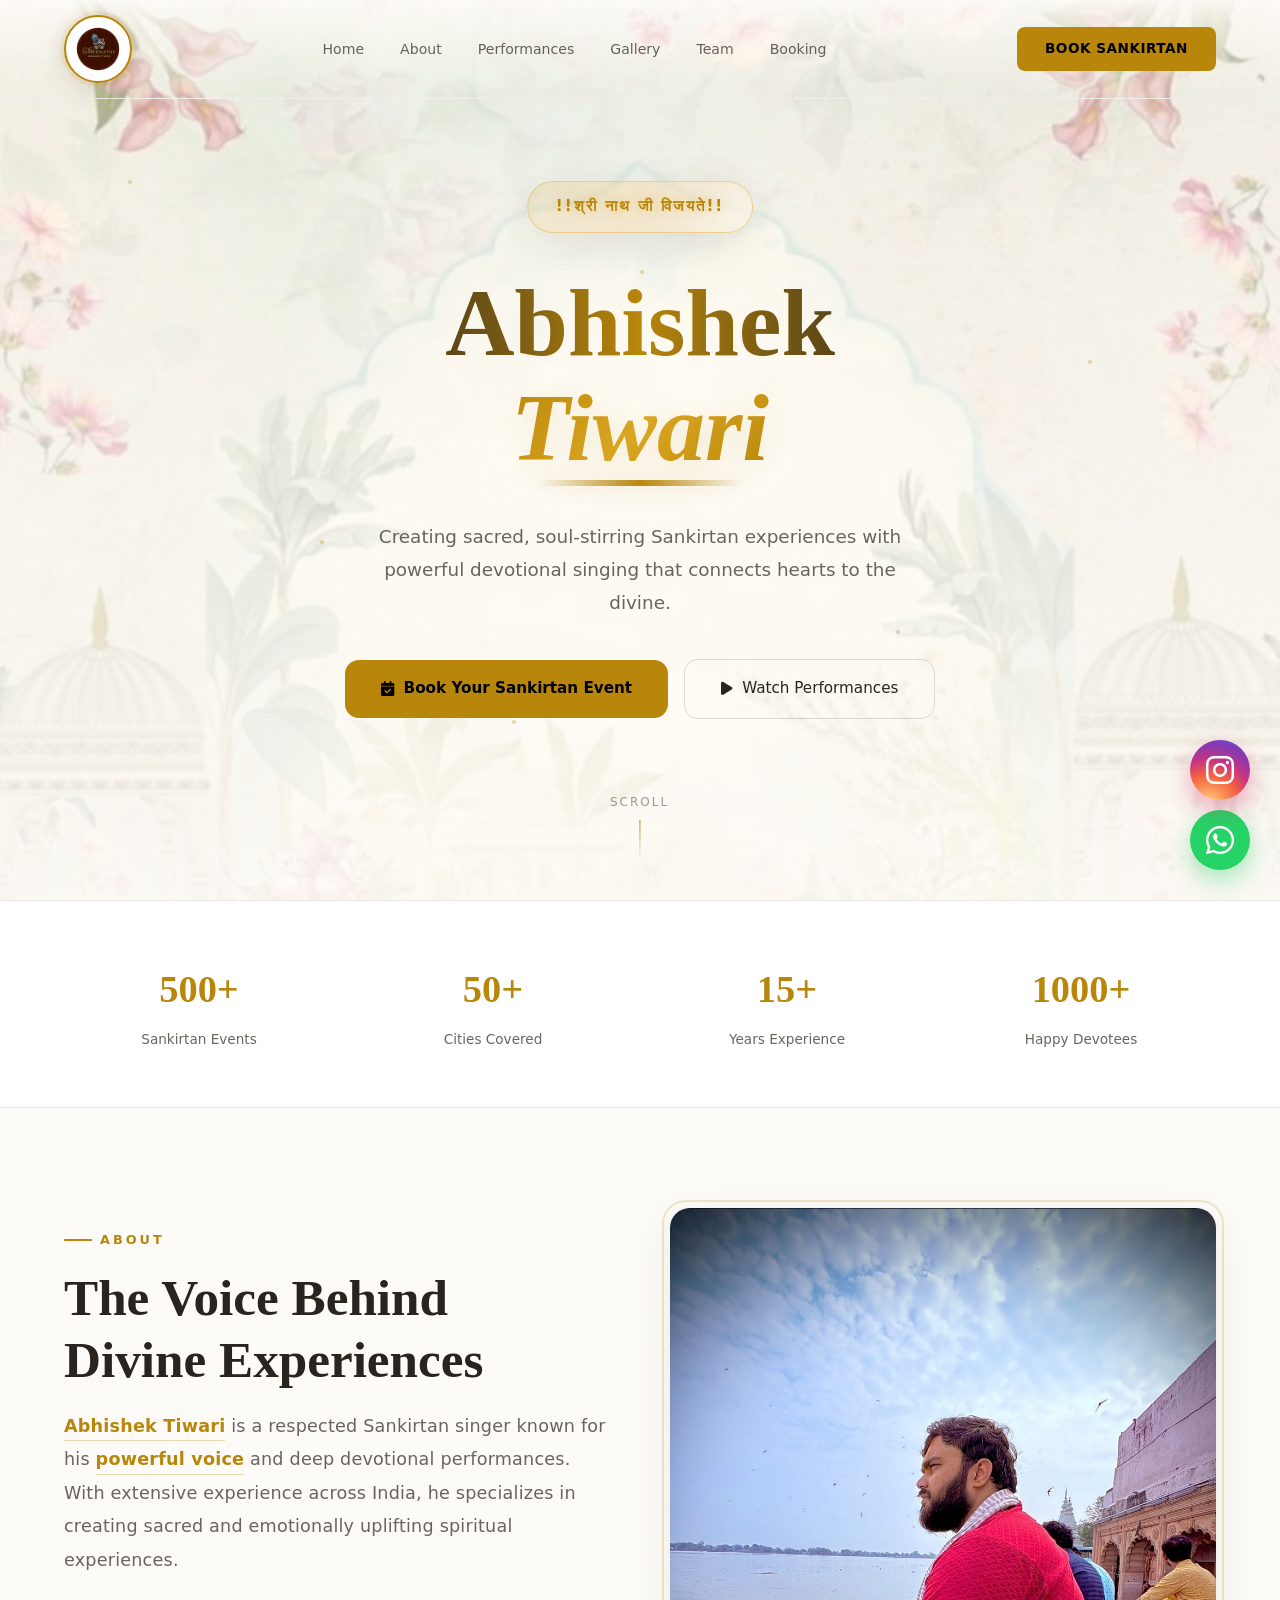
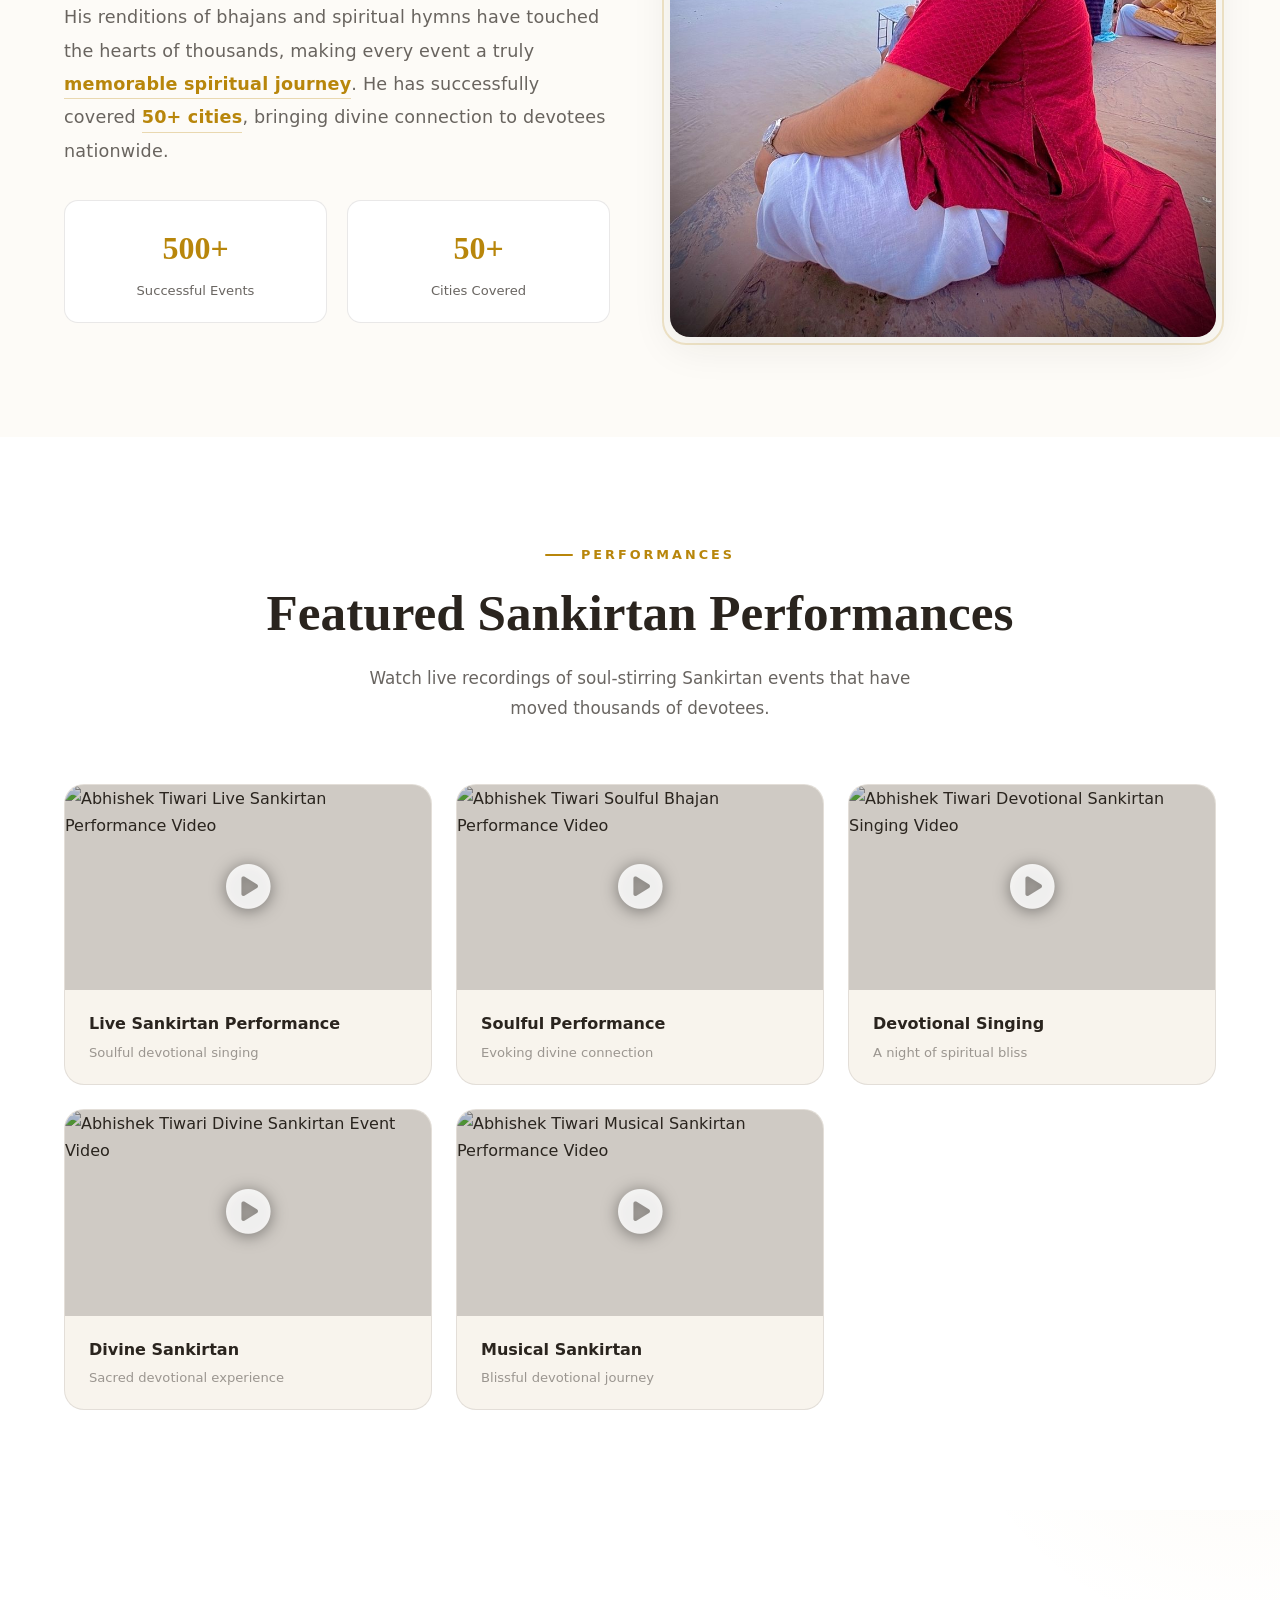
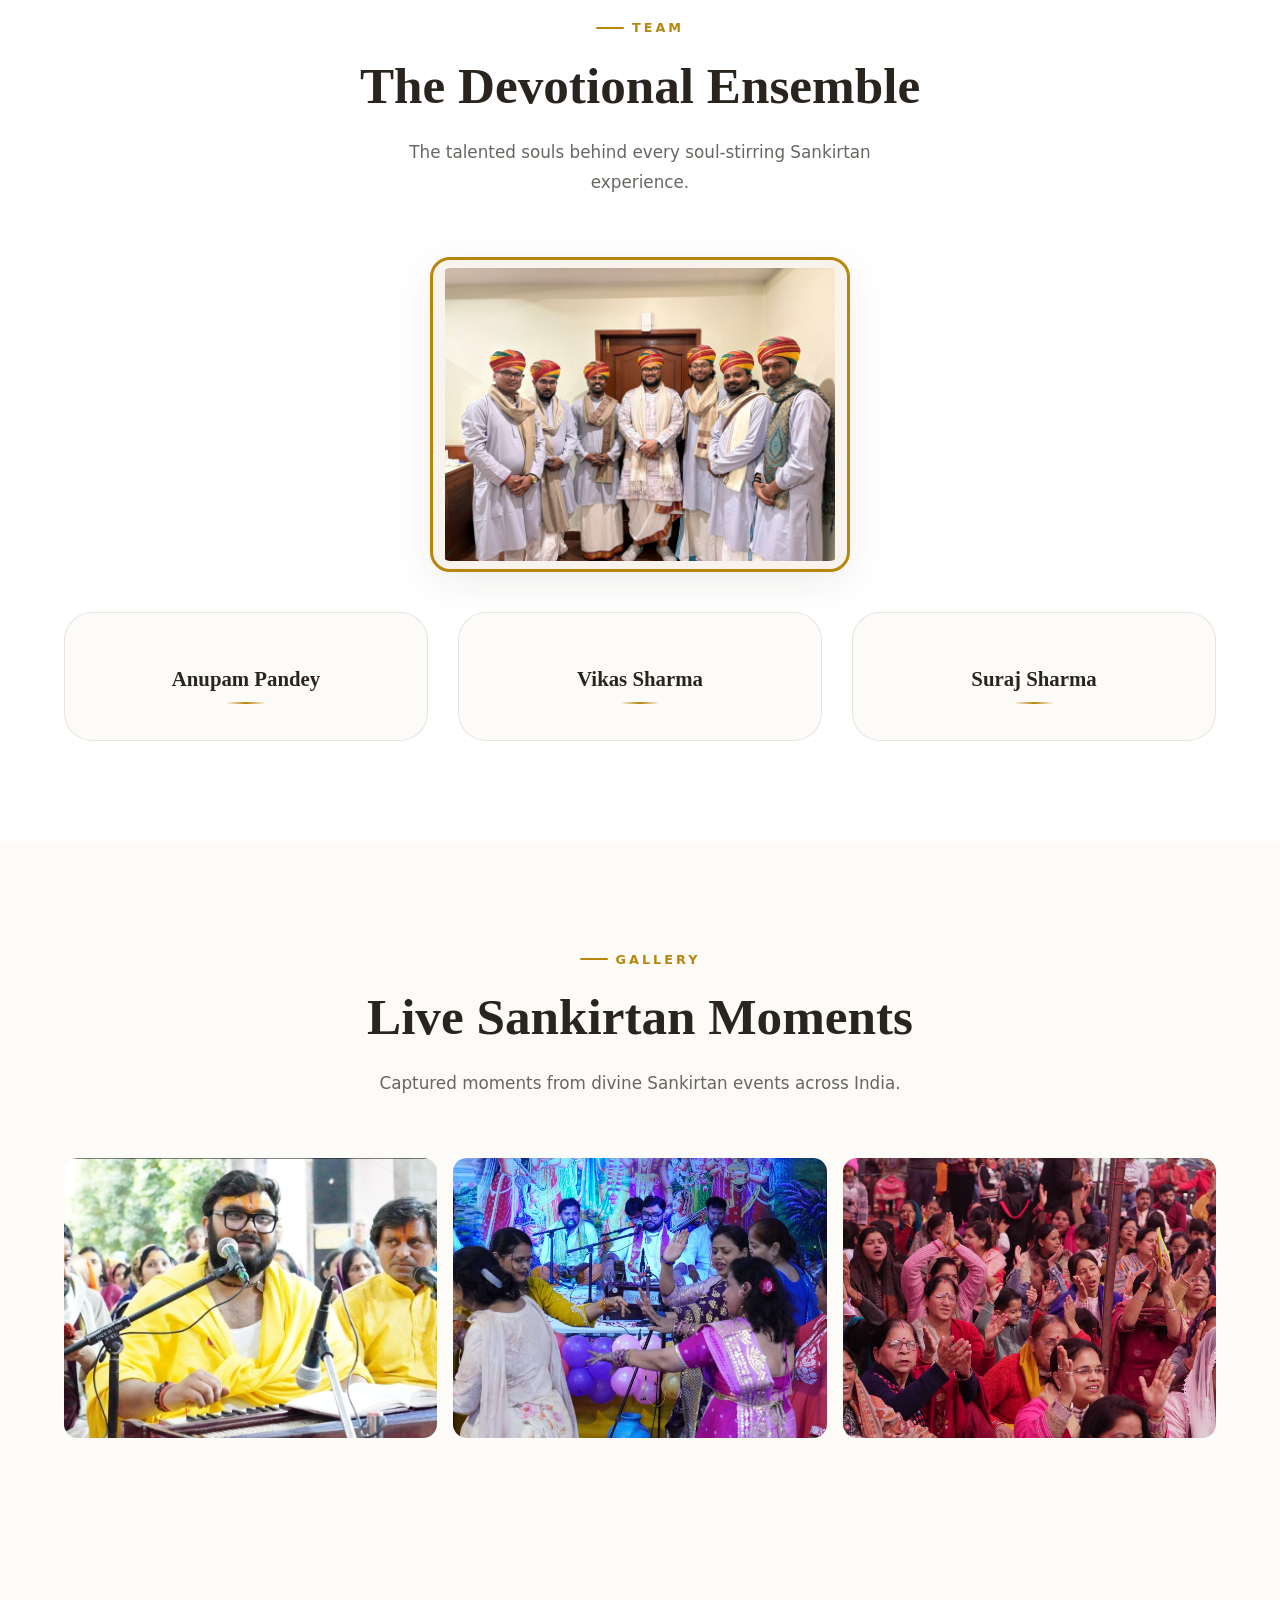
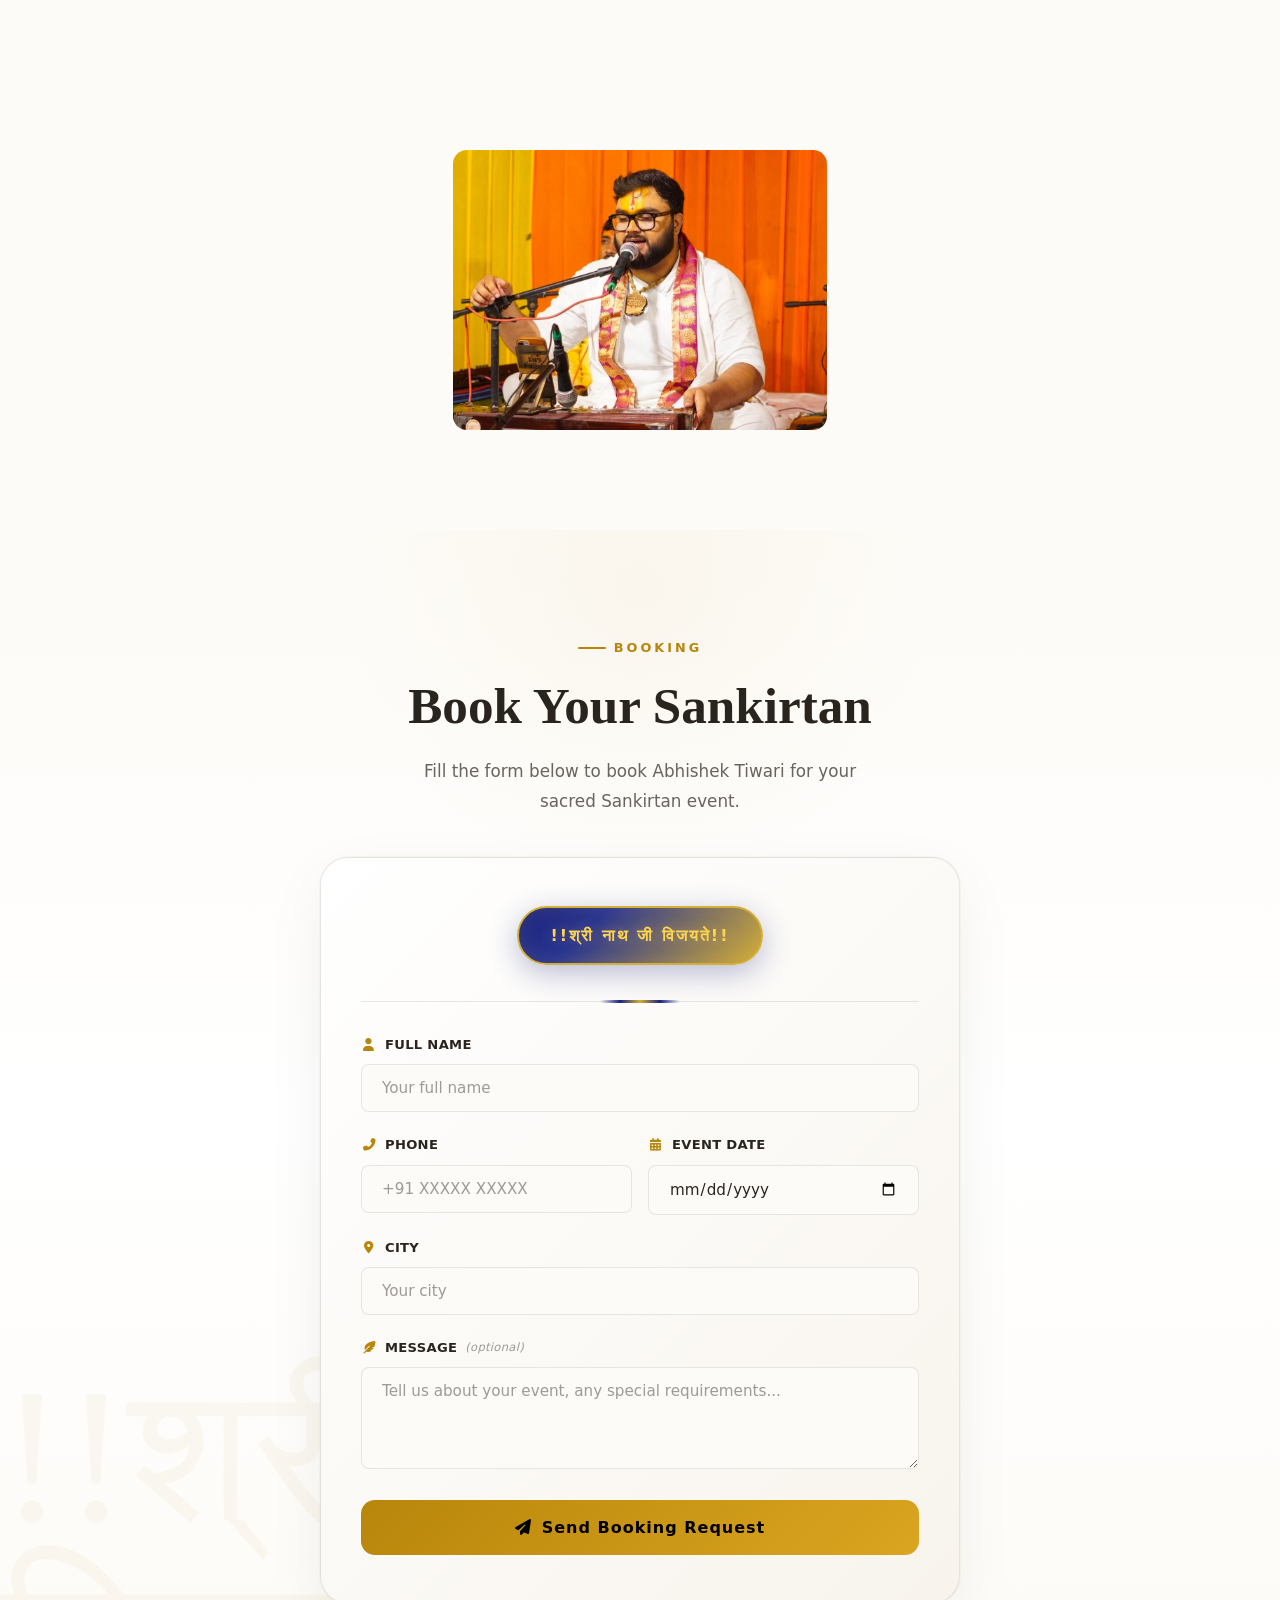
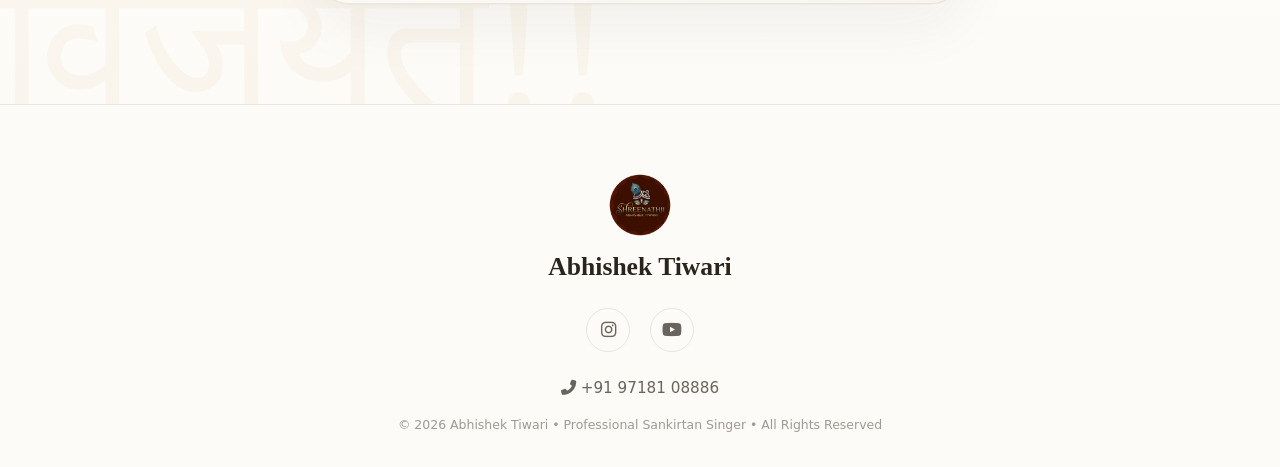
==== index.html @ 85266554 "Initial commit" ====
<!DOCTYPE html>
<html lang="en">

<head>
    <meta charset="UTF-8">
    <meta name="viewport" content="width=device-width, initial-scale=1.0">
    <title>Abhishek Tiwari | Best Sankirtan Singer in India – Book Bhajan Performances</title>
    <script>document.documentElement.classList.add('js')</script>
    
    <!-- SEO & Meta Tags -->
    <meta name="description" content="Official website of Abhishek Tiwari — a renowned Sankirtan singer and devotional performer. Book soul-stirring bhajan & sankirtan events across 50+ cities in India. 500+ events delivered.">
    <meta name="keywords" content="Abhishek Tiwari, Sankirtan Singer, Bhajan Singer, Devotional Music, Spiritual Performer, Book Sankirtan, Pandit Chacha, Live Bhajans, India, Sankirtan Artist">
    <meta name="author" content="Pandit Chacha">
    <meta name="robots" content="index, follow, max-image-preview:large, max-snippet:-1, max-video-preview:-1">
    <link rel="canonical" href="https://abishektiwari.com/">
    
    <!-- Open Graph / Facebook -->
    <meta property="og:type" content="website">
    <meta property="og:locale" content="en_IN">
    <meta property="og:site_name" content="Abhishek Tiwari | Sankirtan Singer">
    <meta property="og:url" content="https://abishektiwari.com/">
    <meta property="og:title" content="Abhishek Tiwari | Best Sankirtan Singer in India – Book Bhajan Performances">
    <meta property="og:description" content="Book Abhishek Tiwari for your next Sankirtan event. Soulful devotional bhajan performances across 50+ cities in India. Over 500 successful events.">
    <meta property="og:image" content="https://abishektiwari.com/assets/images/about-abishek-v2.jpg">
    <meta property="og:image:width" content="1200">
    <meta property="og:image:height" content="630">

    <!-- Twitter / X -->
    <meta name="twitter:card" content="summary_large_image">
    <meta name="twitter:url" content="https://abishektiwari.com/">
    <meta name="twitter:title" content="Abhishek Tiwari | Best Sankirtan Singer in India – Book Bhajan Performances">
    <meta name="twitter:description" content="Book Abhishek Tiwari for your next Sankirtan event. Soulful devotional bhajan performances across 50+ cities. 500+ events delivered.">
    <meta name="twitter:image" content="https://abishektiwari.com/assets/images/about-abishek-v2.jpg">

    <!-- Icons -->
    <link rel="icon" type="image/png" sizes="32x32" href="assets/images/logo.png">
    <link rel="icon" type="image/png" sizes="192x192" href="assets/images/logo.png">
    <link rel="apple-touch-icon" href="assets/images/logo.png">

    <!-- Theme Color -->
    <meta name="theme-color" content="#1a1a2e">

    <!-- Geo Tags -->
    <meta name="geo.region" content="IN">
    <meta name="geo.placename" content="India">

    <!-- Sitemap & Robots -->
    <link rel="sitemap" type="application/xml" title="Sitemap" href="/sitemap.xml">

    <!-- Google Site Verification (replace with your code) -->
    <meta name="google-site-verification" content="YOUR_GOOGLE_VERIFICATION_CODE">

    <!-- Preconnect & DNS-Prefetch (Performance) -->
    <link rel="preconnect" href="https://fonts.googleapis.com">
    <link rel="preconnect" href="https://fonts.gstatic.com" crossorigin>
    <link rel="preconnect" href="https://cdnjs.cloudflare.com">
    <link rel="dns-prefetch" href="https://img.youtube.com">
    <link rel="dns-prefetch" href="https://youtube.com">
    <link rel="dns-prefetch" href="https://instagram.com">

    <!-- Preload hero background image -->
    <link rel="preload" as="image" href="assets/images/hero-bg.png" fetchpriority="high">

    <!-- Content Security Policy -->
    <meta http-equiv="Content-Security-Policy" content="default-src 'self'; style-src 'self' 'unsafe-inline' https://fonts.googleapis.com https://cdnjs.cloudflare.com; font-src 'self' https://fonts.gstatic.com https://cdnjs.cloudflare.com; script-src 'self' 'unsafe-inline'; img-src 'self' data: https://img.youtube.com https://abishektiwari.com; connect-src 'none'; frame-src 'none'; object-src 'none'; base-uri 'self'">

    <!-- Structured Data (JSON-LD) -->
    <script type="application/ld+json">
    {
      "@context": "https://schema.org",
      "@type": "MusicGroup",
      "name": "Abhishek Tiwari",
      "alternateName": "Abhishek Tiwari Sankirtan",
      "genre": ["Sankirtan", "Bhajans", "Devotional Music", "Spiritual"],
      "description": "Professional Sankirtan singer and devotional performer with over 500 successful events across 50+ cities in India.",
      "image": "https://abishektiwari.com/assets/images/about-abishek-v2.jpg",
      "url": "https://abishektiwari.com/",
      "sameAs": [
        "https://instagram.com/abhishek_tiwarii18",
        "https://youtube.com/@abhishektiwarii1821"
      ],
      "address": {
        "@type": "PostalAddress",
        "addressLocality": "India",
        "addressCountry": "IN"
      },
      "award": "500+ Successful Events",
      "numberOfEmployees": {
        "@type": "QuantitativeValue",
        "value": "15"
      },
      "foundingDate": "2010"
    }
    </script>

    <!-- FAQ Structured Data -->
    <script type="application/ld+json">
    {
      "@context": "https://schema.org",
      "@type": "FAQPage",
      "mainEntity": [{
        "@type": "Question",
        "name": "How can I book Abhishek Tiwari for a Sankirtan event?",
        "acceptedAnswer": {
          "@type": "Answer",
          "text": "You can book Abhishek Tiwari by filling out the booking form on this website or by calling +91 97181 08886. Provide your event details, date, city, and requirements to get started."
        }
      },{
        "@type": "Question",
        "name": "Which cities does Abhishek Tiwari cover for Sankirtan performances?",
        "acceptedAnswer": {
          "@type": "Answer",
          "text": "Abhishek Tiwari has performed in over 50 cities across India. He is available for Sankirtan events nationwide and is open to traveling for devotional performances."
        }
      },{
        "@type": "Question",
        "name": "What type of performances does Abhishek Tiwari offer?",
        "acceptedAnswer": {
          "@type": "Answer",
          "text": "Abhishek Tiwari specializes in Sankirtan, bhajans, and devotional singing. He performs at temples, private events, spiritual gatherings, and festivals, creating sacred and uplifting experiences."
        }
      },{
        "@type": "Question",
        "name": "How long has Abhishek Tiwari been performing?",
        "acceptedAnswer": {
          "@type": "Answer",
          "text": "Abhishek Tiwari has over 15 years of experience as a Sankirtan singer and has successfully delivered 500+ events across India."
        }
      }]
    }
    </script>

    <link rel="stylesheet" href="https://cdnjs.cloudflare.com/ajax/libs/font-awesome/6.6.0/css/all.min.css">
    <style>

/* ===== SKIP LINK (Accessibility) ===== */
.skip-link {
    position: absolute;
    top: -100%;
    left: 0;
    z-index: 10000;
    padding: 12px 24px;
    background: var(--clr-text);
    color: var(--clr-bg);
    font-family: var(--font-body);
    font-size: 1rem;
    text-decoration: none;
    transition: top 0.2s;
}
.skip-link:focus {
    top: 0;
    outline: 2px solid var(--clr-accent);
    outline-offset: 2px;
}

/* ===== FONTS ===== */
@import url('https://fonts.googleapis.com/css2?family=Playfair+Display:wght@400;500;600;700;800&family=Inter:wght@300;400;500;600;700&family=Outfit:wght@300;400;500;600;700&display=swap');

/* ===== CSS VARIABLES ===== */
:root {
    --clr-bg: #fdfbf7;
    --clr-surface: #ffffff;
    --clr-surface-2: #f8f4ed;
    --clr-accent: #b8860b;
    --clr-accent-light: #daa520;
    --clr-accent-glow: rgba(184, 134, 11, 0.15);
    --clr-text: #2a241e;
    --clr-text-muted: rgba(42, 36, 30, 0.7);
    --clr-text-dim: rgba(42, 36, 30, 0.45);
    --clr-border: rgba(42, 36, 30, 0.1);
    --clr-glass: rgba(255, 255, 255, 0.7);
    --font-heading: 'Playfair Display', Georgia, serif;
    --font-body: 'Outfit', 'Inter', system-ui, sans-serif;
    --radius-sm: 8px;
    --radius-md: 14px;
    --radius-lg: 20px;
    --radius-xl: 28px;
    --shadow-card: 0 10px 40px rgba(42, 36, 30, 0.08);
    --shadow-glow: 0 0 40px var(--clr-accent-glow);
    --transition-fast: 0.25s cubic-bezier(0.4, 0, 0.2, 1);
    --transition-smooth: 0.5s cubic-bezier(0.4, 0, 0.2, 1);
}

@media (prefers-reduced-motion: reduce) {
    *, *::before, *::after {
        animation-duration: 0.01ms !important;
        animation-iteration-count: 1 !important;
        transition-duration: 0.01ms !important;
        scroll-behavior: auto !important;
    }
}


/* ===== RESET & BASE ===== */
*, *::before, *::after {
    margin: 0;
    padding: 0;
    box-sizing: border-box;
}

html {
    scroll-behavior: smooth;
    scroll-padding-top: 80px;
    overflow-x: hidden;
    width: 100%;
}

body {
    font-family: var(--font-body);
    background: var(--clr-bg);
    color: var(--clr-text);
    line-height: 1.7;
    overflow-x: hidden;
    width: 100%;
    -webkit-font-smoothing: antialiased;
    -moz-osx-font-smoothing: grayscale;
}

img {
    display: block;
    max-width: 100%;
    height: auto;
    object-fit: cover;
    object-position: center;
    image-rendering: -webkit-optimize-contrast;
    transition: opacity 0.5s ease-in-out;
}

/* Image loading fade-in */
img[loading="lazy"] {
    opacity: 1;
    transition: opacity 0.5s ease-in-out;
}

img.loaded {
    opacity: 1;
}

a {
    text-decoration: none;
    color: inherit;
}

/* ===== UTILITY ===== */
.heading-font {
    font-family: var(--font-heading);
}

.section-container {
    max-width: 1200px;
    margin: 0 auto;
    padding: 0 24px;
}

.section-label {
    display: inline-flex;
    align-items: center;
    gap: 8px;
    font-size: 0.8rem;
    font-weight: 600;
    letter-spacing: 3px;
    text-transform: uppercase;
    color: var(--clr-accent);
    margin-bottom: 16px;
}

.section-label::before {
    content: '';
    width: 28px;
    height: 2px;
    background: var(--clr-accent);
    border-radius: 2px;
}

.section-title {
    font-family: var(--font-heading);
    font-size: clamp(2rem, 5vw, 3.2rem);
    font-weight: 700;
    line-height: 1.2;
    margin-bottom: 20px;
}

.section-subtitle {
    font-size: 1.05rem;
    color: var(--clr-text-muted);
    max-width: 560px;
    line-height: 1.8;
}

/* ===== ANIMATIONS ===== */
@keyframes fadeInUp {
    from {
        opacity: 0;
        transform: translateY(40px);
    }
    to {
        opacity: 1;
        transform: translateY(0);
    }
}

@keyframes fadeIn {
    from { opacity: 0; }
    to { opacity: 1; }
}

@keyframes slideInLeft {
    from {
        opacity: 0;
        transform: translateX(-60px);
    }
    to {
        opacity: 1;
        transform: translateX(0);
    }
}

@keyframes slideInRight {
    from {
        opacity: 0;
        transform: translateX(60px);
    }
    to {
        opacity: 1;
        transform: translateX(0);
    }
}

@keyframes scaleIn {
    from {
        opacity: 0;
        transform: scale(0.85);
    }
    to {
        opacity: 1;
        transform: scale(1);
    }
}

@keyframes float {
    0%, 100% { transform: translateY(0); }
    50% { transform: translateY(-12px); }
}

@keyframes shimmer {
    0% { background-position: -200% center; }
    100% { background-position: 200% center; }
}

@keyframes pulseGlow {
    0%, 100% { box-shadow: 0 0 20px var(--clr-accent-glow); }
    50% { box-shadow: 0 0 50px var(--clr-accent-glow), 0 0 80px rgba(232, 168, 56, 0.1); }
}

@keyframes revealLine {
    from { width: 0; }
    to { width: 60px; }
}

@keyframes bgZoom {
    from { transform: scale(1.15); }
    to { transform: scale(1.22); }
}

@keyframes rotate {
    from { transform: rotate(0deg); }
    to { transform: rotate(360deg); }
}

/* Scroll-triggered animation classes (only when JS enabled) */
.js .reveal {
    opacity: 0;
    transform: translateY(40px);
    transition: opacity 0.8s cubic-bezier(0.4, 0, 0.2, 1),
                transform 0.8s cubic-bezier(0.4, 0, 0.2, 1);
}

.js .reveal.active {
    opacity: 1;
    transform: translateY(0);
}

.js .reveal-left {
    opacity: 0;
    transform: translateX(-60px);
    transition: opacity 0.8s ease, transform 0.8s ease;
}

.js .reveal-left.active {
    opacity: 1;
    transform: translateX(0);
}

.js .reveal-right {
    opacity: 0;
    transform: translateX(60px);
    transition: opacity 0.8s ease, transform 0.8s ease;
}

.js .reveal-right.active {
    opacity: 1;
    transform: translateX(0);
}

.js .reveal-scale {
    opacity: 0;
    transform: scale(0.85);
    transition: opacity 0.6s ease, transform 0.6s ease;
}

.js .reveal-scale.active {
    opacity: 1;
    transform: scale(1);
}

/* Stagger delays */
.delay-1 { transition-delay: 0.1s; }
.delay-2 { transition-delay: 0.2s; }
.delay-3 { transition-delay: 0.3s; }
.delay-4 { transition-delay: 0.4s; }
.delay-5 { transition-delay: 0.5s; }
.delay-6 { transition-delay: 0.6s; }

/* ===== NAVBAR ===== */
.navbar {
    position: fixed;
    top: 0;
    left: 0;
    right: 0;
    z-index: 100;
    padding: 15px 0;
    transition: all var(--transition-smooth);
    background: linear-gradient(to bottom, rgba(253, 251, 247, 0.95), rgba(253, 251, 247, 0));
    border-bottom: 1px solid rgba(42, 36, 30, 0.05);
}

.navbar.scrolled {
    background: rgba(253, 251, 247, 0.96);
    border-bottom: 1px solid var(--clr-border);
    padding: 10px 0;
}

.navbar-inner {
    max-width: 1200px;
    margin: 0 auto;
    padding: 0 24px;
    display: flex;
    align-items: center;
    justify-content: space-between;
    gap: 12px;
}

.navbar-brand {
    display: flex;
    align-items: center;
    gap: 12px;
    flex-shrink: 0;
}

.navbar-logo {
    width: 68px;
    height: 68px;
    border-radius: 50%;
    object-fit: contain;
    border: 2px solid var(--clr-accent);
    outline: 4px solid rgba(184, 134, 11, 0.08);
    box-shadow: 
        0 8px 30px rgba(42, 36, 30, 0.1),
        0 0 20px var(--clr-accent-glow);
    transition: all var(--transition-smooth);
    background: #ffffff;
    padding: 4px;
    z-index: 2;
    flex-shrink: 0;
}

.navbar-brand:hover .navbar-logo {
    transform: scale(1.06) rotate(5deg);
    border-color: var(--clr-accent-light);
    outline-color: rgba(184, 134, 11, 0.12);
    box-shadow: 
        0 12px 40px rgba(42, 36, 30, 0.15),
        0 0 30px var(--clr-accent-glow);
}

.navbar-brand .name {
    font-family: var(--font-heading);
    font-size: 1.4rem;
    font-weight: 800;
    letter-spacing: 0.5px;
    color: var(--clr-text);
    background: linear-gradient(to right, var(--clr-text), var(--clr-accent));
    -webkit-background-clip: text;
    background-clip: text;
    -webkit-text-fill-color: transparent;
    transition: all var(--transition-smooth);
}

.navbar-brand:hover .name {
    letter-spacing: 1px;
}

.navbar-links {
    display: flex;
    align-items: center;
    gap: 36px;
    list-style: none;
}

.navbar-links a {
    font-size: 0.88rem;
    font-weight: 500;
    color: var(--clr-text-muted);
    position: relative;
    padding-bottom: 4px;
    transition: color var(--transition-fast);
}

.navbar-links a::after {
    content: '';
    position: absolute;
    bottom: 0;
    left: 0;
    width: 0;
    height: 2px;
    background: var(--clr-accent);
    border-radius: 2px;
    transition: width var(--transition-fast);
}

.navbar-links a:hover {
    color: var(--clr-text);
}

.navbar-links a:hover::after {
    width: 100%;
}

.navbar-cta {
    padding: 10px 28px;
    background: var(--clr-accent);
    color: #000;
    font-weight: 600;
    font-size: 0.85rem;
    border-radius: var(--radius-sm);
    transition: all var(--transition-fast);
    letter-spacing: 0.5px;
    border: none;
    cursor: pointer;
    flex-shrink: 0;
}

.navbar-cta:hover {
    background: var(--clr-accent-light);
    transform: translateY(-2px);
    box-shadow: var(--shadow-glow);
}

/* Mobile menu button */
.mobile-toggle {
    display: none;
    flex-direction: column;
    gap: 5px;
    background: none;
    border: none;
    cursor: pointer;
    padding: 4px;
    z-index: 101;
}

.mobile-toggle span {
    width: 24px;
    height: 2px;
    background: var(--clr-text);
    border-radius: 2px;
    transition: all var(--transition-fast);
}

.mobile-toggle.active span:nth-child(1) {
    transform: translateY(7px) rotate(45deg);
}

.mobile-toggle.active span:nth-child(2) {
    opacity: 0;
}

.mobile-toggle.active span:nth-child(3) {
    transform: translateY(-7px) rotate(-45deg);
}

/* ===== HERO ===== */
.hero {
    min-height: 100vh;
    display: flex;
    align-items: center;
    justify-content: center;
    position: relative;
    overflow: hidden;
}

.hero-bg-image {
    position: absolute;
    inset: 0;
    background: linear-gradient(rgba(253, 251, 247, 0.2), rgba(253, 251, 247, 0.2)), url('assets/images/hero-bg.png') center/cover no-repeat;
    z-index: 0;
    transform: scale(1.15);
    will-change: transform;
}

.hero-overlay {
    position: absolute;
    inset: 0;
    background: linear-gradient(
        180deg,
        rgba(253, 251, 247, 0.3) 0%,
        rgba(253, 251, 247, 0.6) 50%,
        rgba(253, 251, 247, 0.9) 100%
    );
    z-index: 1;
}

/* Decorative floating particles */
.hero-particles {
    position: absolute;
    inset: 0;
    z-index: 2;
    pointer-events: none;
    overflow: hidden;
}

.particle {
    position: absolute;
    width: 4px;
    height: 4px;
    background: var(--clr-accent);
    border-radius: 50%;
    opacity: 0.3;
    animation: float 6s ease-in-out infinite;
}

.particle:nth-child(1) { left: 10%; top: 20%; animation-delay: 0s; animation-duration: 7s; }
.particle:nth-child(2) { left: 25%; top: 60%; animation-delay: 1s; animation-duration: 5s; }
.particle:nth-child(3) { left: 50%; top: 30%; animation-delay: 2s; animation-duration: 8s; }
.particle:nth-child(4) { left: 70%; top: 70%; animation-delay: 0.5s; animation-duration: 6s; }
.particle:nth-child(5) { left: 85%; top: 40%; animation-delay: 1.5s; animation-duration: 9s; }
.particle:nth-child(6) { left: 40%; top: 80%; animation-delay: 3s; animation-duration: 7s; }

.hero-content {
    position: relative;
    z-index: 3;
    text-align: center;
    padding: 0 24px;
    max-width: 800px;
}

.hero-label {
    display: inline-flex;
    align-items: center;
    gap: 10px;
    padding: 12px 28px;
    border: 1px solid rgba(232, 168, 56, 0.5);
    border-radius: 50px;
    font-size: 0.95rem;
    font-weight: 700;
    letter-spacing: 2px;
    color: var(--clr-accent);
    margin-bottom: 32px;
    background: linear-gradient(135deg, rgba(184, 134, 11, 0.1), rgba(253, 251, 247, 0.8));
    box-shadow: 0 10px 40px rgba(42, 36, 30, 0.1), inset 0 0 15px rgba(184, 134, 11, 0.05);
    animation: fadeInUp 0.8s ease forwards, float 4s ease-in-out infinite;
    text-shadow: 0 0 12px rgba(232, 168, 56, 0.5);
    position: relative;
    overflow: hidden;
}

.hero-label::before {
    content: '';
    position: absolute;
    top: -50%;
    left: -50%;
    width: 200%;
    height: 200%;
    background: radial-gradient(circle, rgba(232, 168, 56, 0.15) 0%, transparent 70%);
    animation: rotate 10s linear infinite;
    z-index: -1;
}

.hero-title {
    font-family: var(--font-heading);
    font-size: clamp(3rem, 8vw, 6rem);
    font-weight: 900;
    line-height: 1.2;
    margin-bottom: 24px;
    position: relative;
    color: var(--clr-text);
    background: linear-gradient(90deg, var(--clr-text) 0%, var(--clr-accent) 25%, var(--clr-text) 50%, var(--clr-accent) 75%, var(--clr-text) 100%);
    background-size: 200% auto;
    -webkit-background-clip: text;
    background-clip: text;
    -webkit-text-fill-color: transparent;
    animation: textShine 8s linear infinite, fadeInUp 0.8s ease 0.2s forwards;
    will-change: background-position;
}

@keyframes textShine {
    to { background-position: 200% center; }
}

.hero-title .accent {
    position: relative;
    display: inline-block;
    transform: translateY(-10px);
    font-style: italic;
    color: var(--clr-accent);
    background: linear-gradient(135deg, var(--clr-accent) 0%, var(--clr-accent-light) 50%, var(--clr-accent) 100%);
    -webkit-background-clip: text;
    background-clip: text;
    -webkit-text-fill-color: transparent;
    filter: drop-shadow(0 5px 15px var(--clr-accent-glow));
}

.hero-title .accent::after {
    content: '';
    position: absolute;
    bottom: 0px;
    left: 10%;
    width: 80%;
    height: 6px;
    background: linear-gradient(90deg, transparent, var(--clr-accent), transparent);
    border-radius: 10px;
    box-shadow: 0 0 20px var(--clr-accent-glow);
    animation: linePulse 3s ease-in-out infinite;
}

@keyframes linePulse {
    0%, 100% { transform: scaleX(1); opacity: 0.5; }
    50% { transform: scaleX(1.1); opacity: 1; }
}

.hero-description {
    font-size: 1.15rem;
    color: var(--clr-text-muted);
    max-width: 540px;
    margin: 0 auto 40px;
    line-height: 1.8;
    animation: fadeInUp 0.8s ease 0.4s forwards;
}

.hero-actions {
    display: flex;
    align-items: center;
    justify-content: center;
    gap: 16px;
    flex-wrap: wrap;
    animation: fadeInUp 0.8s ease 0.6s forwards;
}

.btn-primary {
    display: inline-flex;
    align-items: center;
    gap: 10px;
    padding: 16px 36px;
    background: var(--clr-accent);
    color: #000;
    font-weight: 600;
    font-size: 0.95rem;
    border-radius: var(--radius-md);
    transition: all var(--transition-fast);
    border: none;
    cursor: pointer;
}

.btn-primary:hover {
    background: var(--clr-accent-light);
    transform: translateY(-3px);
    box-shadow: var(--shadow-glow);
}

.btn-secondary {
    display: inline-flex;
    align-items: center;
    gap: 10px;
    padding: 16px 36px;
    background: transparent;
    color: var(--clr-text);
    font-weight: 500;
    font-size: 0.95rem;
    border: 1px solid rgba(42, 36, 30, 0.15);
    border-radius: var(--radius-md);
    transition: all var(--transition-fast);
    cursor: pointer;
}

.btn-secondary:hover {
    border-color: var(--clr-accent);
    color: var(--clr-accent);
    transform: translateY(-3px);
}

.hero-scroll-indicator {
    position: absolute;
    bottom: 40px;
    left: 50%;
    transform: translateX(-50%);
    z-index: 3;
    display: flex;
    flex-direction: column;
    align-items: center;
    gap: 8px;
    color: var(--clr-text-dim);
    font-size: 0.75rem;
    letter-spacing: 2px;
    text-transform: uppercase;
    animation: fadeIn 1s ease 1s forwards;
}

.scroll-line {
    width: 1px;
    height: 40px;
    background: linear-gradient(to bottom, var(--clr-accent), transparent);
    animation: float 2s ease-in-out infinite;
}

/* ===== STATS BAR ===== */
.stats-bar {
    background: var(--clr-surface);
    border-top: 1px solid var(--clr-border);
    border-bottom: 1px solid var(--clr-border);
    padding: 40px 0;
}

.stats-grid {
    display: grid;
    grid-template-columns: repeat(4, 1fr);
    gap: 24px;
    text-align: center;
}

.stat-item {
    padding: 16px;
}

.stat-number {
    font-family: var(--font-heading);
    font-size: 2.4rem;
    font-weight: 700;
    color: var(--clr-accent);
    margin-bottom: 6px;
}

.stat-label {
    font-size: 0.85rem;
    color: var(--clr-text-muted);
    font-weight: 400;
}

/* ===== ABOUT SECTION ===== */
.about-section {
    padding: 100px 0;
    background: var(--clr-bg);
}

.about-grid {
    display: grid;
    grid-template-columns: 1fr 1fr;
    gap: 60px;
    align-items: center;
}

.about-image-wrapper {
    position: relative;
}

.about-image-wrapper img {
    border-radius: var(--radius-lg);
    box-shadow: var(--shadow-card);
    width: 100%;
}

.about-image-wrapper::before {
    content: '';
    position: absolute;
    inset: -8px;
    border: 2px solid var(--clr-accent);
    border-radius: calc(var(--radius-lg) + 4px);
    opacity: 0.2;
}

.highlight-gold {
    color: var(--clr-accent);
    font-weight: 600;
    position: relative;
    display: inline-block;
}

.highlight-gold::after {
    content: '';
    position: absolute;
    bottom: 2px;
    left: 0;
    width: 100%;
    height: 1px;
    background: var(--clr-accent);
    opacity: 0.3;
    transition: width 0.3s ease;
}

.about-text p {
    color: var(--clr-text-muted);
    font-size: 1.1rem;
    line-height: 1.9;
    margin-bottom: 24px;
    letter-spacing: 0.2px;
}

.about-text p:last-child {
    margin-bottom: 32px;
}

.about-highlights {
    display: grid;
    grid-template-columns: 1fr 1fr;
    gap: 20px;
}

.highlight-card {
    background: var(--clr-surface);
    border: 1px solid var(--clr-border);
    border-radius: var(--radius-md);
    padding: 20px;
    text-align: center;
    transition: all var(--transition-fast);
}

.highlight-card:hover {
    border-color: var(--clr-accent);
    transform: translateY(-4px);
    box-shadow: var(--shadow-glow);
}

.highlight-card .number {
    font-family: var(--font-heading);
    font-size: 2rem;
    font-weight: 700;
    color: var(--clr-accent);
    margin-bottom: 4px;
}

.highlight-card .label {
    font-size: 0.82rem;
    color: var(--clr-text-muted);
}

/* ===== VIDEOS SECTION ===== */
.videos-section {
    padding: 100px 0;
    background: var(--clr-surface);
}

.videos-header {
    text-align: center;
    margin-bottom: 60px;
}

.videos-grid {
    display: grid;
    grid-template-columns: repeat(3, 1fr);
    gap: 24px;
}

.video-card {
    background: var(--clr-surface-2);
    border: 1px solid var(--clr-border);
    border-radius: var(--radius-lg);
    overflow: hidden;
    transition: all var(--transition-fast);
}

.video-card:hover {
    transform: translateY(-8px);
    border-color: rgba(232, 168, 56, 0.3);
    box-shadow: 0 20px 60px rgba(42, 36, 30, 0.15);
}

.video-thumb {
    position: relative;
    aspect-ratio: 16/9;
    overflow: hidden;
}

.video-link {
    display: block;
    text-decoration: none;
    color: inherit;
}

.video-thumb img {
    width: 100%;
    height: 100%;
    object-fit: cover;
    transition: transform var(--transition-smooth);
}

.video-card:hover .video-thumb img {
    transform: scale(1.08);
}

.video-embed {
    position: relative;
    aspect-ratio: 16/9;
    overflow: hidden;
    background: #000;
}

.video-embed iframe {
    width: 100%;
    height: 100%;
    position: absolute;
    top: 0;
    left: 0;
}

.video-play-btn {
    position: absolute;
    inset: 0;
    display: flex;
    align-items: center;
    justify-content: center;
    background: rgba(42, 36, 30, 0.2);
    transition: background var(--transition-fast);
}

.video-card:hover .video-play-btn {
    background: rgba(0,0,0,0.5);
}

.video-play-btn i {
    font-size: 2.8rem;
    color: rgba(255,255,255,0.85);
    transition: all var(--transition-fast);
    filter: drop-shadow(0 2px 8px rgba(0,0,0,0.5));
}

.video-card:hover .video-play-btn i {
    color: var(--clr-accent);
    transform: scale(1.15);
}

.video-info {
    padding: 20px 24px;
}

.video-info h3 {
    font-size: 1rem;
    font-weight: 600;
    margin-bottom: 4px;
}

.video-info p {
    font-size: 0.82rem;
    color: var(--clr-text-dim);
}

/* ===== TEAM SECTION ===== */
.team-section {
    padding: 100px 0;
    background: var(--clr-surface);
    position: relative;
    overflow: hidden;
}

.team-section::before {
    content: '';
    position: absolute;
    top: -50%;
    right: -20%;
    width: 600px;
    height: 600px;
    background: radial-gradient(circle, var(--clr-accent-glow), transparent 70%);
    pointer-events: none;
    opacity: 0.3;
}

.team-header {
    text-align: center;
    margin-bottom: 60px;
}

.team-grid {
    display: grid;
    grid-template-columns: repeat(3, 1fr);
    gap: 30px;
    position: relative;
    z-index: 1;
}

.team-card {
    background: var(--clr-bg);
    border: 1px solid var(--clr-border);
    border-radius: var(--radius-xl);
    padding: 48px 32px 36px;
    text-align: center;
    transition: all var(--transition-smooth);
    position: relative;
}

.team-lead-photo {
    display: flex;
    justify-content: center;
    margin-bottom: 40px;
}

.team-lead-photo img {
    width: 100%;
    max-width: 420px;
    height: auto;
    aspect-ratio: 4/3;
    object-fit: contain;
    margin: 0 auto;
    border-radius: var(--radius-lg);
    border: 3px solid var(--clr-accent);
    box-shadow: var(--shadow-card);
    background: var(--clr-surface-2);
    padding: 8px;
}

.team-card:hover {
    transform: translateY(-10px);
    border-color: var(--clr-accent);
    box-shadow: 0 20px 60px rgba(184, 134, 11, 0.15);
}

.team-icon {
    width: 72px;
    height: 72px;
    margin: 0 auto 24px;
    background: linear-gradient(135deg, var(--clr-accent-glow), rgba(184, 134, 11, 0.05));
    border: 2px solid rgba(184, 134, 11, 0.2);
    border-radius: 50%;
    display: flex;
    align-items: center;
    justify-content: center;
    font-size: 1.8rem;
    color: var(--clr-accent);
    transition: all var(--transition-smooth);
}

.team-card:hover .team-icon {
    background: var(--clr-accent);
    color: #fff;
    transform: scale(1.1) rotate(5deg);
    border-color: var(--clr-accent);
    box-shadow: 0 10px 30px var(--clr-accent-glow);
}

.team-name {
    font-family: var(--font-heading);
    font-size: 1.3rem;
    font-weight: 700;
    margin-bottom: 6px;
    color: var(--clr-text);
}

.team-role {
    font-size: 0.85rem;
    color: var(--clr-accent);
    font-weight: 500;
    letter-spacing: 1px;
    text-transform: uppercase;
    margin-bottom: 20px;
}

.team-line {
    width: 40px;
    height: 2px;
    background: linear-gradient(90deg, transparent, var(--clr-accent), transparent);
    margin: 0 auto;
    border-radius: 2px;
}

.team-card:hover .team-line {
    width: 60px;
    transition: width var(--transition-smooth);
}

/* ===== GALLERY SECTION ===== */
.gallery-section {
    padding: 100px 0;
    background: var(--clr-bg);
}

.gallery-header {
    text-align: center;
    margin-bottom: 60px;
}

.gallery-grid {
    display: grid;
    grid-template-columns: repeat(3, 1fr);
    gap: 16px;
}

.gallery-item {
    position: relative;
    border-radius: var(--radius-md);
    overflow: hidden;
    aspect-ratio: 4/3;
    cursor: pointer;
}

.gallery-item img {
    width: 100%;
    height: 100%;
    object-fit: cover;
    transition: transform 0.6s ease;
}

.gallery-item::after {
    content: '';
    position: absolute;
    inset: 0;
    background: linear-gradient(
        to top,
        rgba(42, 36, 30, 0.6) 0%,
        transparent 60%
    );
    opacity: 0;
    transition: opacity var(--transition-fast);
    pointer-events: none;
}

.gallery-item:hover img {
    transform: scale(1.1);
}

.gallery-item:hover::after {
    opacity: 1;
}

/* ===== LIGHTBOX ===== */
.lightbox {
    display: none;
    position: fixed;
    inset: 0;
    z-index: 9999;
    background: rgba(0, 0, 0, 0.92);
    align-items: center;
    justify-content: center;
    padding: 40px;
}

.lightbox.active {
    display: flex;
}

.lightbox-img {
    max-width: 100%;
    max-height: 100%;
    object-fit: contain;
    border-radius: var(--radius-sm);
    box-shadow: 0 20px 60px rgba(0,0,0,0.5);
}

.lightbox-close {
    position: absolute;
    top: 20px;
    right: 25px;
    background: none;
    border: none;
    font-size: 3rem;
    color: #fff;
    cursor: pointer;
    opacity: 0.7;
    transition: opacity 0.3s;
    line-height: 1;
}

.lightbox-close:hover {
    opacity: 1;
}

@media (max-width: 480px) {
    .lightbox {
        padding: 20px;
    }
    .lightbox-close {
        top: 15px;
        right: 18px;
        font-size: 2.2rem;
    }
}

/* ===== BOOKING SECTION ===== */
.booking-section {
    padding: 100px 0;
    background: linear-gradient(180deg, var(--clr-bg) 0%, var(--clr-surface) 50%, var(--clr-bg) 100%);
    position: relative;
    overflow: hidden;
}

.booking-section::before {
    content: '';
    position: absolute;
    top: -20%;
    left: 50%;
    transform: translateX(-50%);
    width: 600px;
    height: 600px;
    background: radial-gradient(circle, var(--clr-accent-glow), transparent 70%);
    pointer-events: none;
    opacity: 0.3;
}

.booking-section::after {
    content: '!!श्री नाथ जी विजयते!!';
    position: absolute;
    bottom: -40px;
    right: -20px;
    font-size: 12rem;
    font-family: var(--font-heading);
    color: var(--clr-accent);
    opacity: 0.04;
    pointer-events: none;
    line-height: 1;
}

.booking-container {
    max-width: 640px;
    margin: 0 auto;
    position: relative;
    z-index: 1;
}

.booking-header {
    text-align: center;
    margin-bottom: 40px;
}

.booking-header .section-subtitle {
    max-width: 480px;
}

.booking-form {
    background: linear-gradient(135deg, var(--clr-surface) 0%, var(--clr-surface-2) 100%);
    border: 1px solid var(--clr-border);
    border-radius: var(--radius-xl);
    padding: 48px 40px;
    position: relative;
    box-shadow: 0 20px 60px rgba(42, 36, 30, 0.06), 0 0 0 1px rgba(184, 134, 11, 0.05);
    transition: box-shadow 0.4s ease;
}

.booking-form:hover {
    box-shadow: 0 30px 80px rgba(42, 36, 30, 0.1), 0 0 0 1px rgba(184, 134, 11, 0.1);
}

.booking-form-decoration {
    text-align: center;
    margin-bottom: 32px;
    padding-bottom: 28px;
    border-bottom: 1px solid var(--clr-border);
    position: relative;
}

.booking-form-decoration::after {
    content: '';
    position: absolute;
    bottom: -2px;
    left: 50%;
    transform: translateX(-50%);
    width: 80px;
    height: 3px;
    background: linear-gradient(90deg, transparent, #1a237e, #d4af37, #1a237e, transparent);
    border-radius: 2px;
}

.om-symbol {
    display: inline-block;
    padding: 14px 32px;
    background: linear-gradient(135deg, #1a237e 0%, #283593 30%, #d4af37 100%);
    border: 2px solid #d4af37;
    border-radius: 50px;
    font-size: 1rem;
    color: #ffd54f;
    font-weight: 700;
    letter-spacing: 2px;
    box-shadow: 0 8px 30px rgba(26, 35, 126, 0.3), inset 0 0 20px rgba(212, 175, 55, 0.15);
    position: relative;
    overflow: hidden;
    text-shadow: 0 0 15px rgba(255, 213, 79, 0.4);
}

.om-symbol::before {
    content: '';
    position: absolute;
    top: -50%;
    left: -50%;
    width: 200%;
    height: 200%;
    background: radial-gradient(circle, rgba(212, 175, 55, 0.12) 0%, transparent 70%);
    animation: rotate 10s linear infinite;
    z-index: -1;
}

.form-group {
    margin-bottom: 22px;
}

.form-group label {
    display: flex;
    align-items: center;
    gap: 8px;
    font-size: 0.82rem;
    font-weight: 600;
    color: var(--clr-text);
    margin-bottom: 8px;
    letter-spacing: 0.3px;
    text-transform: uppercase;
}

.form-group label i {
    color: var(--clr-accent);
    font-size: 0.78rem;
    width: 16px;
    text-align: center;
}

.optional-tag {
    font-weight: 400;
    color: var(--clr-text-dim);
    font-size: 0.72rem;
    text-transform: lowercase;
    font-style: italic;
}

.input-wrapper {
    position: relative;
}

.input-wrapper::before {
    content: '';
    position: absolute;
    inset: 0;
    border-radius: var(--radius-sm);
    background: linear-gradient(135deg, var(--clr-accent-glow), transparent);
    opacity: 0;
    transition: opacity 0.3s ease;
    pointer-events: none;
    z-index: 0;
}

.form-group:focus-within .input-wrapper::before {
    opacity: 1;
}

.form-group input,
.form-group textarea {
    width: 100%;
    padding: 14px 20px;
    background: var(--clr-bg);
    border: 1px solid var(--clr-border);
    border-radius: var(--radius-sm);
    color: var(--clr-text);
    font-family: var(--font-body);
    font-size: 0.95rem;
    transition: all var(--transition-fast);
    outline: none;
    position: relative;
    z-index: 1;
}

.form-group input::placeholder,
.form-group textarea::placeholder {
    color: var(--clr-text-dim);
    font-weight: 300;
}

.form-group input:focus,
.form-group textarea:focus {
    border-color: var(--clr-accent);
    box-shadow: 0 0 0 3px var(--clr-accent-glow), inset 0 1px 3px rgba(0,0,0,0.02);
    background: var(--clr-surface);
}

.form-group textarea {
    resize: vertical;
    min-height: 100px;
}

.form-row {
    display: grid;
    grid-template-columns: 1fr 1fr;
    gap: 16px;
}

.form-submit {
    width: 100%;
    padding: 18px 24px;
    background: linear-gradient(135deg, var(--clr-accent) 0%, var(--clr-accent-light) 100%);
    color: #000;
    font-family: var(--font-body);
    font-weight: 700;
    font-size: 1rem;
    letter-spacing: 1px;
    border: none;
    border-radius: var(--radius-md);
    cursor: pointer;
    transition: all var(--transition-fast);
    margin-top: 12px;
    display: flex;
    align-items: center;
    justify-content: center;
    gap: 10px;
    position: relative;
    overflow: hidden;
}

.form-submit::before {
    content: '';
    position: absolute;
    inset: 0;
    background: linear-gradient(135deg, var(--clr-accent-light) 0%, var(--clr-accent) 100%);
    opacity: 0;
    transition: opacity var(--transition-fast);
}

.form-submit .btn-row {
    position: relative;
    z-index: 1;
    display: flex;
    align-items: center;
    gap: 10px;
}

.form-submit i {
    font-size: 1rem;
}

.form-submit:hover {
    transform: translateY(-3px);
    box-shadow: 0 12px 40px rgba(184, 134, 11, 0.3);
}

.form-submit:hover::before {
    opacity: 1;
}

.form-submit:active {
    transform: translateY(-1px);
}

/* ===== FOOTER ===== */
.footer {
    background: var(--clr-bg);
    border-top: 1px solid var(--clr-border);
    padding: 60px 0 32px;
}

.footer-inner {
    text-align: center;
}

.footer-brand {
    font-family: var(--font-heading);
    font-size: 1.6rem;
    font-weight: 700;
    margin-bottom: 20px;
}

.footer-brand img {
    width: 80px;
    height: auto;
    margin: 0 auto;
}

.footer-social {
    display: flex;
    justify-content: center;
    gap: 20px;
    margin-bottom: 24px;
}

.footer-social a {
    display: flex;
    align-items: center;
    justify-content: center;
    width: 44px;
    height: 44px;
    border: 1px solid var(--clr-border);
    border-radius: 50%;
    font-size: 1.1rem;
    color: var(--clr-text-muted);
    transition: all var(--transition-fast);
}

.footer-social a:hover {
    border-color: var(--clr-accent);
    color: var(--clr-accent);
    transform: translateY(-3px);
    box-shadow: var(--shadow-glow);
}

.footer-phone {
    font-size: 0.95rem;
    color: var(--clr-text-muted);
    margin-bottom: 12px;
}

.footer-copy {
    font-size: 0.78rem;
    color: var(--clr-text-dim);
}

/* ===== MOBILE ANIMATION OPTIMIZATIONS ===== */
@media (max-width: 768px) {
    .hero-bg-image {
        animation: none;
    }
    .particle {
        animation: none;
        opacity: 0.15;
    }
    .hero-title {
        animation: fadeInUp 0.8s ease 0.2s forwards;
    }
    .hero-label {
        animation: fadeInUp 0.8s ease forwards;
    }
    .hero-label::before {
        animation: none;
    }
}

/* ===== FLOATING SOCIAL BUTTONS ===== */
.insta-float {
    position: fixed;
    bottom: 100px;
    right: 30px;
    z-index: 1000;
    width: 60px;
    height: 60px;
    background: radial-gradient(circle at 30% 110%, #ffdc80, #f56040 40%, #c13584 60%, #833ab4 80%, #515bd4);
    border-radius: 50%;
    display: flex;
    align-items: center;
    justify-content: center;
    font-size: 2rem;
    color: #fff;
    box-shadow: 0 10px 25px rgba(225, 48, 108, 0.4);
    transition: all 0.4s cubic-bezier(0.175, 0.885, 0.32, 1.275);
    animation: floatBtn 4s ease-in-out infinite;
    animation-delay: 1s;
}

.insta-float:hover {
    transform: scale(1.1) translateY(-5px);
    box-shadow: 0 15px 35px rgba(225, 48, 108, 0.6);
}

.insta-float i {
    transition: transform 0.3s ease;
}

.insta-float:hover i {
    transform: scale(1.1) rotate(10deg);
}

/* ===== FLOATING WHATSAPP ===== */
.whatsapp-float {
    position: fixed;
    bottom: 30px;
    right: 30px;
    z-index: 1000;
    width: 60px;
    height: 60px;
    background: #25D366;
    border-radius: 50%;
    display: flex;
    align-items: center;
    justify-content: center;
    font-size: 2rem;
    color: #fff;
    box-shadow: 0 10px 25px rgba(37, 211, 102, 0.4);
    transition: all 0.4s cubic-bezier(0.175, 0.885, 0.32, 1.275);
    animation: floatBtn 4s ease-in-out infinite;
}

.whatsapp-float::after {
    content: '';
    position: absolute;
    inset: -2px;
    border-radius: 50%;
    border: 2px solid #25D366;
    opacity: 0;
    animation: pulseBorder 2s ease-out infinite;
}

@keyframes floatBtn {
    0%, 100% { transform: translateY(0); }
    50% { transform: translateY(-15px); }
}

@keyframes pulseBorder {
    0% { transform: scale(1); opacity: 0.8; }
    100% { transform: scale(1.6); opacity: 0; }
}

.whatsapp-float:hover {
    transform: scale(1.1) translateY(-5px);
    background: #20ba5a;
    box-shadow: 0 15px 35px rgba(37, 211, 102, 0.6);
}

.whatsapp-float i {
    transition: transform 0.3s ease;
}

.whatsapp-float:hover i {
    transform: scale(1.1) rotate(10deg);
}

/* ===== RESPONSIVE: 321px - 480px (small phones) ===== */
@media (min-width: 321px) and (max-width: 480px) {
    .whatsapp-float {
        bottom: 15px;
        right: 15px;
        width: 48px;
        height: 48px;
        font-size: 1.4rem;
    }
    .insta-float {
        bottom: 73px;
        right: 15px;
        width: 48px;
        height: 48px;
        font-size: 1.4rem;
    }
    .section-container {
        padding: 0 20px;
    }
    .hero-content {
        padding: 0 20px;
    }
    .videos-section,
    .about-section,
    .team-section,
    .gallery-section,
    .booking-section {
        padding: 40px 0;
    }
    .section-title {
        font-size: 1.6rem;
    }
    .section-subtitle {
        font-size: 0.95rem;
    }
    .hero-label {
        font-size: 0.75rem;
        padding: 10px 20px;
        letter-spacing: 1.5px;
    }
    .hero-title {
        font-size: clamp(1.6rem, 10vw, 2.2rem);
        margin-bottom: 16px;
    }
    .hero-title .accent {
        transform: translateY(-4px);
    }
    .hero-description {
        font-size: 0.95rem;
        margin-bottom: 28px;
        padding: 0 4px;
    }
    .btn-primary, .btn-secondary {
        width: 100%;
        justify-content: center;
        padding: 14px 24px;
        font-size: 0.85rem;
    }
    .hero-actions {
        flex-direction: column;
        gap: 12px;
        width: 100%;
        max-width: 320px;
        margin: 0 auto;
    }
    .hero-scroll-indicator {
        bottom: 20px;
    }
    .stats-grid {
        grid-template-columns: 1fr 1fr;
        gap: 8px;
    }
    .stat-number {
        font-size: 1.8rem;
    }
    .stat-item {
        padding: 12px 8px;
    }
    .about-grid {
        grid-template-columns: 1fr;
        gap: 24px;
        text-align: center;
    }
    .about-image-wrapper {
        order: -1;
    }
    .about-text {
        text-align: left;
    }
    .about-text p {
        font-size: 0.95rem;
    }
    .about-highlights {
        gap: 12px;
    }
    .gallery-grid {
        grid-template-columns: 1fr;
        gap: 12px;
    }
    .gallery-item {
        aspect-ratio: 4/3;
    }
    .team-card {
        padding: 28px 20px 24px;
    }
    .team-name {
        font-size: 1.1rem;
    }
    .booking-form {
        padding: 28px 20px;
    }
    .booking-form-decoration {
        margin-bottom: 24px;
        padding-bottom: 20px;
    }
    .om-symbol {
        padding: 10px 20px;
        font-size: 0.82rem;
        letter-spacing: 1px;
    }
    .form-group input,
    .form-group textarea {
        padding: 12px 16px;
        font-size: 0.9rem;
    }
    .form-row {
        grid-template-columns: 1fr;
    }
    .form-submit {
        padding: 14px 20px;
        font-size: 0.9rem;
    }
    .footer {
        padding: 40px 0 24px;
    }
    .footer-brand {
        font-size: 1.2rem;
    }
    .navbar-inner {
        padding: 0 16px;
    }
    .navbar-logo {
        width: 48px;
        height: 48px;
        outline-width: 3px;
        padding: 3px;
    }
    .navbar-brand .name {
        display: none;
    }
    .navbar-cta {
        padding: 7px 14px;
        font-size: 0.7rem;
        letter-spacing: 0.3px;
    }
    .mobile-toggle {
        width: 40px;
        height: 40px;
    }
    .navbar-links {
        width: min(320px, 90%);
    }
    .navbar-links a {
        font-size: 1.2rem;
    }
    /* Fix floating buttons overlap with content */
    .whatsapp-float {
        bottom: 15px;
        right: 15px;
        width: 48px;
        height: 48px;
        font-size: 1.4rem;
    }
    .insta-float {
        bottom: 73px;
        right: 15px;
        width: 48px;
        height: 48px;
        font-size: 1.4rem;
    }
}

/* ===== RESPONSIVE: up to 320px (very small phones) ===== */
@media (max-width: 320px) {
    .section-container {
        padding: 0 12px;
    }
    .hero-content {
        padding: 0 12px;
    }
    .videos-section,
    .about-section,
    .team-section,
    .gallery-section,
    .booking-section {
        padding: 32px 0;
    }
    .hero-label {
        font-size: 0.65rem;
        padding: 8px 14px;
    }
    .hero-title {
        font-size: 1.4rem;
        margin-bottom: 12px;
    }
    .hero-title .accent {
        transform: translateY(-2px);
    }
    .hero-description {
        font-size: 0.85rem;
        margin-bottom: 20px;
    }
    .btn-primary, .btn-secondary {
        padding: 12px 18px;
        font-size: 0.78rem;
    }
    .hero-actions {
        gap: 10px;
    }
    .stat-number {
        font-size: 1.4rem;
    }
    .stat-label {
        font-size: 0.7rem;
    }
    .section-title {
        font-size: 1.3rem;
    }
    .navbar-inner {
        padding: 0 10px;
    }
    .navbar-logo {
        width: 40px;
        height: 40px;
    }
    .navbar-cta {
        padding: 5px 10px;
        font-size: 0.6rem;
    }
    .mobile-toggle {
        width: 36px;
        height: 36px;
    }
    .mobile-toggle span {
        width: 20px;
    }
    .whatsapp-float {
        bottom: 12px;
        right: 12px;
        width: 42px;
        height: 42px;
        font-size: 1.2rem;
    }
    .insta-float {
        bottom: 64px;
        right: 12px;
        width: 42px;
        height: 42px;
        font-size: 1.2rem;
    }
}

/* ===== RESPONSIVE: tablets and small laptops ===== */
@media (max-width: 1024px) {
    .about-grid {
        gap: 40px;
    }
    .videos-grid,
    .team-grid {
        grid-template-columns: repeat(2, 1fr);
    }
}

/* ===== RESPONSIVE: 481px - 768px (large phones / small tablets) ===== */
@media (min-width: 481px) and (max-width: 768px) {
    .section-container {
        padding: 0 28px;
    }
    .hero-content {
        padding: 0 28px;
    }
    .hero-title {
        font-size: clamp(2rem, 7vw, 3rem);
    }
    .hero-description {
        font-size: 1rem;
    }
    .hero-actions {
        flex-direction: column;
        align-items: center;
    }
    .btn-primary, .btn-secondary {
        width: 100%;
        max-width: 400px;
        justify-content: center;
    }
    .stats-grid {
        grid-template-columns: repeat(2, 1fr);
    }
    .about-grid {
        grid-template-columns: 1fr;
        gap: 30px;
        text-align: center;
    }
    .about-text {
        text-align: left;
        margin-top: 20px;
    }
    .about-text p {
        font-size: 1rem;
    }
    .about-image-wrapper {
        order: -1;
    }
    .videos-grid,
    .team-grid {
        grid-template-columns: 1fr;
    }
    .gallery-grid {
        grid-template-columns: repeat(2, 1fr);
    }
    .form-row {
        grid-template-columns: 1fr;
    }
    .booking-form {
        padding: 32px;
    }
    .team-card {
        padding: 36px 24px 28px;
    }
    .whatsapp-float {
        bottom: 20px;
        right: 20px;
        width: 52px;
        height: 52px;
        font-size: 1.6rem;
    }
    .insta-float {
        bottom: 82px;
        right: 20px;
        width: 52px;
        height: 52px;
        font-size: 1.6rem;
    }
}

/* ===== RESPONSIVE: up to 768px (nav + shared) ===== */
@media (max-width: 768px) {
    .navbar-links {
        position: fixed;
        top: 0;
        right: -100%;
        width: min(350px, 85%);
        height: 100vh;
        background: rgba(255, 255, 255, 0.95);
        display: flex;
        flex-direction: column;
        justify-content: center;
        align-items: center;
        gap: 25px;
        transition: transform 0.6s cubic-bezier(0.85, 0, 0.15, 1);
        z-index: 99;
        box-shadow: -15px 0 40px rgba(0,0,0,0.6);
        border-left: 1px solid rgba(232, 168, 56, 0.2);
    }
    
    .navbar-links.mobile-open {
        right: 0;
        transform: none;
    }
    
    .navbar-links li {
        width: 100%;
        text-align: center;
        opacity: 0;
        transform: translateX(50px);
        transition: all 0.5s cubic-bezier(0.4, 0, 0.2, 1);
    }

    .navbar-links.mobile-open li {
        opacity: 1;
        transform: translateX(0);
    }

    .navbar-links.mobile-open li:nth-child(1) { transition-delay: 0.1s; }
    .navbar-links.mobile-open li:nth-child(2) { transition-delay: 0.2s; }
    .navbar-links.mobile-open li:nth-child(3) { transition-delay: 0.3s; }
    .navbar-links.mobile-open li:nth-child(4) { transition-delay: 0.4s; }
    .navbar-links.mobile-open li:nth-child(5) { transition-delay: 0.5s; }
    .navbar-links.mobile-open li:nth-child(6) { transition-delay: 0.6s; }
    
    .navbar-links a {
        font-family: var(--font-heading);
        font-size: 1.5rem;
        color: var(--clr-text-muted);
        text-transform: uppercase;
        letter-spacing: 2px;
        font-weight: 600;
        transition: all 0.3s ease;
    }
    
    .navbar-links a:hover,
    .navbar-links a:active {
        color: var(--clr-accent);
        transform: scale(1.1);
        text-shadow: 0 0 15px var(--clr-accent-glow);
    }
    
    .mobile-toggle {
        display: flex;
        width: 44px;
        height: 44px;
        align-items: center;
        justify-content: center;
        background: rgba(42, 36, 30, 0.05);
        border-radius: 12px;
        border: 1px solid rgba(42, 36, 30, 0.1);
        transition: all 0.3s ease;
    }

    .mobile-toggle:hover {
        background: rgba(232, 168, 56, 0.1);
        border-color: var(--clr-accent);
    }
    
    .nav-overlay {
        position: fixed;
        inset: 0;
        background: rgba(42, 36, 30, 0.3);
        z-index: 98;
        opacity: 0;
        pointer-events: none;
        transition: opacity 0.5s ease;
    }

    .nav-overlay.active {
        opacity: 1;
        pointer-events: auto;
    }

    .navbar-inner {
        padding: 0 20px;
        gap: 8px;
    }

    .hero-bg-image {
        animation: none;
        transform: scale(1);
    }
    .particle {
        animation: none;
        opacity: 0.15;
    }
    .hero-title {
        animation: fadeInUp 0.8s ease 0.2s forwards;
    }
    .hero-label {
        animation: fadeInUp 0.8s ease forwards;
    }
    .hero-label::before {
        animation: none;
    }

    /* Section padding reduction */
    .videos-section,
    .about-section,
    .team-section,
    .gallery-section,
    .booking-section {
        padding: 60px 0;
    }

    /* Reduce header bottom margins */
    .videos-header,
    .team-header,
    .gallery-header,
    .booking-header {
        margin-bottom: 40px;
    }

    /* Ensure cards don't overflow */
    .video-card,
    .team-card,
    .gallery-item {
        max-width: 100%;
    }
}



</style>
</head>

<body>

    <!-- Skip Navigation (Accessibility) -->
    <a class="skip-link" href="#main-content">Skip to main content</a>

    <!-- ==================== NAVBAR ==================== -->
    <nav class="navbar" id="navbar" aria-label="Main Navigation">
        <div class="navbar-inner">
            <a href="#home" class="navbar-brand" aria-label="Abhishek Tiwari Home">
                <img src="[data-uri]" alt="Shreenathji Abhishek Tiwari" class="navbar-logo">
            </a>

            <ul class="navbar-links" id="navLinks">
                <li><a href="#home" aria-label="Home">Home</a></li>
                <li><a href="#about" aria-label="About Abhishek Tiwari">About</a></li>
                <li><a href="#videos" aria-label="Watch Performances">Performances</a></li>
                <li><a href="#gallery" aria-label="Photo Gallery">Gallery</a></li>
                <li><a href="#team" aria-label="Team">Team</a></li>
                <li><a href="#booking" aria-label="Book Sankirtan">Booking</a></li>
            </ul>

            <a href="#booking" class="navbar-cta" aria-label="Book a Sankirtan Event">BOOK SANKIRTAN</a>

            <button class="mobile-toggle" id="mobileToggle" aria-label="Toggle Menu">
                <span></span>
                <span></span>
                <span></span>
            </button>
        </div>
    </nav>

    <!-- ==================== HERO ==================== -->
    <main id="main-content">
    <section id="home" class="hero">
        <div class="hero-bg-image"></div>
        <div class="hero-overlay"></div>

        <!-- Floating particles -->
        <div class="hero-particles">
            <div class="particle"></div>
            <div class="particle"></div>
            <div class="particle"></div>
            <div class="particle"></div>
            <div class="particle"></div>
            <div class="particle"></div>
        </div>

        <div class="hero-content">
            <div class="hero-label">
                !!श्री नाथ जी विजयते!!
            </div>

            <h1 class="hero-title">
                Abhishek<br><span class="accent">Tiwari</span>
            </h1>

            <p class="hero-description">
                Creating sacred, soul-stirring Sankirtan experiences with powerful devotional singing that connects
                hearts to the divine.
            </p>

            <div class="hero-actions">
                <a href="#booking" class="btn-primary">
                    <i class="fas fa-calendar-check"></i>
                    Book Your Sankirtan Event
                </a>
                <a href="#videos" class="btn-secondary">
                    <i class="fas fa-play"></i>
                    Watch Performances
                </a>
            </div>
        </div>

        <div class="hero-scroll-indicator">
            <span>Scroll</span>
            <div class="scroll-line"></div>
        </div>
    </section>

    <!-- ==================== STATS BAR ==================== -->
    <div class="stats-bar">
        <div class="section-container">
            <div class="stats-grid">
                <div class="stat-item reveal delay-1">
                    <div class="stat-number" data-count="500+">500+</div>
                    <div class="stat-label">Sankirtan Events</div>
                </div>
                <div class="stat-item reveal delay-2">
                    <div class="stat-number" data-count="50+">50+</div>
                    <div class="stat-label">Cities Covered</div>
                </div>
                <div class="stat-item reveal delay-3">
                    <div class="stat-number" data-count="15+">15+</div>
                    <div class="stat-label">Years Experience</div>
                </div>
                <div class="stat-item reveal delay-4">
                    <div class="stat-number" data-count="1000+">1000+</div>
                    <div class="stat-label">Happy Devotees</div>
                </div>
            </div>
        </div>
    </div>

    <!-- ==================== ABOUT ==================== -->
    <section id="about" class="about-section">
        <div class="section-container">
            <div class="about-grid">
                <div class="reveal-left">
                    <div class="section-label">About</div>
                    <h2 class="section-title">The Voice Behind<br>Divine Experiences</h2>
                    <div class="about-text">
                        <p>
                            <span class="highlight-gold">Abhishek Tiwari</span> is a respected Sankirtan singer known for his <span class="highlight-gold">powerful voice</span> and deep devotional performances. 
                            With extensive experience across India, he specializes in creating sacred and emotionally uplifting spiritual experiences.
                        </p>
                        <p>
                            His renditions of bhajans and spiritual hymns have touched the hearts of thousands, making every event a truly <span class="highlight-gold">memorable spiritual journey</span>. 
                            He has successfully covered <span class="highlight-gold">50+ cities</span>, bringing divine connection to devotees nationwide.
                        </p>
                    </div>

                    <div class="about-highlights">
                        <div class="highlight-card">
                            <div class="number" data-count="500+">500+</div>
                            <div class="label">Successful Events</div>
                        </div>
                        <div class="highlight-card">
                            <div class="number" data-count="50+">50+</div>
                            <div class="label">Cities Covered</div>
                        </div>
                    </div>
                </div>

                <div class="about-image-wrapper reveal-right">
                    <img src="assets/images/about-abishek-v2.jpg" alt="Abhishek Tiwari performing at a live Sankirtan event" loading="lazy" decoding="async">
                </div>
            </div>
        </div>
    </section>

    <!-- ==================== VIDEOS ==================== -->
    <section id="videos" class="videos-section">
        <div class="section-container">
            <div class="videos-header reveal">
                <div class="section-label">Performances</div>
                <h2 class="section-title">Featured Sankirtan Performances</h2>
                <p class="section-subtitle" style="margin: 0 auto;">Watch live recordings of soul-stirring Sankirtan events that have moved thousands of devotees.</p>
            </div>

            <div class="videos-grid">
                <div class="video-card reveal delay-1">
                    <a href="https://youtu.be/lyntS1dByts" target="_blank" rel="noopener noreferrer" class="video-link" title="Watch Abhishek Tiwari Live Sankirtan Performance on YouTube">
                        <div class="video-thumb">
                            <img src="https://img.youtube.com/vi/lyntS1dByts/maxresdefault.jpg"
                                alt="Abhishek Tiwari Live Sankirtan Performance Video" loading="lazy" decoding="async" onerror="this.onerror=null;this.src='https://img.youtube.com/vi/lyntS1dByts/hqdefault.jpg'">
                            <div class="video-play-btn">
                                <i class="fas fa-play-circle"></i>
                            </div>
                        </div>
                    </a>
                    <div class="video-info">
                        <h3>Live Sankirtan Performance</h3>
                        <p>Soulful devotional singing</p>
                    </div>
                </div>

                <div class="video-card reveal delay-2">
                    <a href="https://youtu.be/Vd8CfA3iY6A" target="_blank" rel="noopener noreferrer" class="video-link" title="Watch Abhishek Tiwari Soulful Bhajan Performance on YouTube">
                        <div class="video-thumb">
                            <img src="https://img.youtube.com/vi/Vd8CfA3iY6A/maxresdefault.jpg"
                                alt="Abhishek Tiwari Soulful Bhajan Performance Video" loading="lazy" decoding="async" onerror="this.onerror=null;this.src='https://img.youtube.com/vi/Vd8CfA3iY6A/hqdefault.jpg'">
                            <div class="video-play-btn">
                                <i class="fas fa-play-circle"></i>
                            </div>
                        </div>
                    </a>
                    <div class="video-info">
                        <h3>Soulful Performance</h3>
                        <p>Evoking divine connection</p>
                    </div>
                </div>

                <div class="video-card reveal delay-3">
                    <a href="https://youtu.be/IzL7minSzMM" target="_blank" rel="noopener noreferrer" class="video-link" title="Watch Abhishek Tiwari Devotional Sankirtan on YouTube">
                        <div class="video-thumb">
                            <img src="https://img.youtube.com/vi/IzL7minSzMM/maxresdefault.jpg"
                                alt="Abhishek Tiwari Devotional Sankirtan Singing Video" loading="lazy" decoding="async" onerror="this.onerror=null;this.src='https://img.youtube.com/vi/IzL7minSzMM/hqdefault.jpg'">
                            <div class="video-play-btn">
                                <i class="fas fa-play-circle"></i>
                            </div>
                        </div>
                    </a>
                    <div class="video-info">
                        <h3>Devotional Singing</h3>
                        <p>A night of spiritual bliss</p>
                    </div>
                </div>

                <div class="video-card reveal delay-1">
                    <a href="https://youtu.be/ttbn0ULA1-o" target="_blank" rel="noopener noreferrer" class="video-link" title="Watch Abhishek Tiwari Divine Sankirtan Event on YouTube">
                        <div class="video-thumb">
                            <img src="https://img.youtube.com/vi/ttbn0ULA1-o/maxresdefault.jpg"
                                alt="Abhishek Tiwari Divine Sankirtan Event Video" loading="lazy" decoding="async" onerror="this.onerror=null;this.src='https://img.youtube.com/vi/ttbn0ULA1-o/hqdefault.jpg'">
                            <div class="video-play-btn">
                                <i class="fas fa-play-circle"></i>
                            </div>
                        </div>
                    </a>
                    <div class="video-info">
                        <h3>Divine Sankirtan</h3>
                        <p>Sacred devotional experience</p>
                    </div>
                </div>

                <div class="video-card reveal delay-2">
                    <a href="https://youtu.be/SlS1s5P3WcY" target="_blank" rel="noopener noreferrer" class="video-link" title="Watch Abhishek Tiwari Musical Sankirtan on YouTube">
                        <div class="video-thumb">
                            <img src="https://img.youtube.com/vi/SlS1s5P3WcY/maxresdefault.jpg"
                                alt="Abhishek Tiwari Musical Sankirtan Performance Video" loading="lazy" decoding="async" onerror="this.onerror=null;this.src='https://img.youtube.com/vi/SlS1s5P3WcY/hqdefault.jpg'">
                            <div class="video-play-btn">
                                <i class="fas fa-play-circle"></i>
                            </div>
                        </div>
                    </a>
                    <div class="video-info">
                        <h3>Musical Sankirtan</h3>
                        <p>Blissful devotional journey</p>
                    </div>
                </div>
            </div>
        </div>
    </section>

    <!-- ==================== TEAM ==================== -->
    <section id="team" class="team-section">
        <div class="section-container">
            <div class="team-header reveal">
                <div class="section-label">Team</div>
                <h2 class="section-title">The Devotional Ensemble</h2>
                <p class="section-subtitle" style="margin: 0 auto;">The talented souls behind every soul-stirring Sankirtan experience.</p>
            </div>

            <div class="team-lead-photo reveal">
                <img src="assets/images/team1.jpg" alt="Abhishek Tiwari Sankirtan devotional performance on stage" loading="lazy" decoding="async">
            </div>

            <div class="team-grid">
                <div class="team-card reveal delay-1">
                    <h3 class="team-name">Anupam Pandey</h3>
                    <div class="team-line"></div>
                </div>

                <div class="team-card reveal delay-2">
                    <h3 class="team-name">Vikas Sharma</h3>
                    <div class="team-line"></div>
                </div>

                <div class="team-card reveal delay-3">
                    <h3 class="team-name">Suraj Sharma</h3>
                    <div class="team-line"></div>
                </div>
            </div>
        </div>
    </section>

    <!-- ==================== GALLERY ==================== -->
    <section id="gallery" class="gallery-section">
        <div class="section-container">
            <div class="gallery-header reveal">
                <div class="section-label">Gallery</div>
                <h2 class="section-title">Live Sankirtan Moments</h2>
                <p class="section-subtitle" style="margin: 0 auto;">Captured moments from divine Sankirtan events across India.</p>
            </div>

            <div class="gallery-grid">
                <div class="gallery-item reveal-scale delay-1" onclick="openLightbox(this)">
                    <img src="assets/images/gallery1.jpg"
                        alt="Abhishek Tiwari during a soulful Sankirtan performance" loading="lazy" decoding="async">
                </div>
                <div class="gallery-item reveal-scale delay-1" onclick="openLightbox(this)">
                    <img src="assets/images/gallery4.jpg"
                        alt="Abhishek Tiwari performing devotional hymns" loading="lazy" decoding="async">
                </div>
                <div class="gallery-item reveal-scale delay-2" onclick="openLightbox(this)">
                    <img src="assets/images/gallery5.jpg"
                        alt="Vibrant divine celebration by Abhishek Tiwari" loading="lazy" decoding="async">
                </div>
                <div class="gallery-item reveal-scale delay-3" onclick="openLightbox(this)">
                    <img src="assets/images/gallery6.jpg"
                        alt="Musical spiritual journey with Abhishek Tiwari" loading="lazy" decoding="async">
                </div>
                <div class="gallery-item reveal-scale delay-2" onclick="openLightbox(this)">
                    <img src="assets/images/gallery8.jpg"
                        alt="Abhishek Tiwari live Sankirtan event photo 2" loading="lazy" decoding="async">
                </div>
                <div class="gallery-item reveal-scale delay-3" onclick="openLightbox(this)">
                    <img src="assets/images/gallery7.jpg" alt="Abhishek Tiwari live Sankirtan event photo 3" loading="lazy" decoding="async">
                </div>
                <div class="gallery-item reveal-scale delay-2" onclick="openLightbox(this)">
                    <img src="assets/images/gallery3.jpg"
                        alt="Abhishek Tiwari live Sankirtan event photo 5" loading="lazy" decoding="async">
                </div>
                <div class="gallery-item reveal-scale delay-3" onclick="openLightbox(this)">
                    <img src="assets/images/gallery2.jpg"
                        alt="Abhishek Tiwari live Sankirtan event photo 6" loading="lazy" decoding="async">
                </div>
            </div>
        </div>
    </section>

    <!-- ==================== BOOKING ==================== -->
    <section id="booking" class="booking-section">
        <div class="section-container">
            <div class="booking-container">
                <div class="booking-header reveal">
                    <div class="section-label">Booking</div>
                    <h2 class="section-title">Book Your Sankirtan</h2>
                    <p class="section-subtitle" style="margin: 0 auto;">Fill the form below to book Abhishek Tiwari for
                        your sacred Sankirtan event.</p>
                </div>

                <form id="bookingForm" class="booking-form reveal delay-2">
                    <div class="booking-form-decoration">
                        <span class="om-symbol">!!श्री नाथ जी विजयते!!</span>
                    </div>

                    <div class="form-group">
                        <label for="name">
                            <i class="fas fa-user"></i> Full Name
                        </label>
                        <div class="input-wrapper">
                            <input type="text" id="name" name="name" placeholder="Your full name" required>
                        </div>
                    </div>

                    <div class="form-row">
                        <div class="form-group">
                            <label for="phone">
                                <i class="fas fa-phone-alt"></i> Phone
                            </label>
                            <div class="input-wrapper">
                                <input type="tel" id="phone" name="phone" placeholder="+91 XXXXX XXXXX" required>
                            </div>
                        </div>
                        <div class="form-group">
                            <label for="date">
                                <i class="fas fa-calendar-alt"></i> Event Date
                            </label>
                            <div class="input-wrapper">
                                <input type="date" id="date" name="date" required>
                            </div>
                        </div>
                    </div>

                    <div class="form-group">
                        <label for="city">
                            <i class="fas fa-map-marker-alt"></i> City
                        </label>
                        <div class="input-wrapper">
                            <input type="text" id="city" name="city" placeholder="Your city" required>
                        </div>
                    </div>

                    <div class="form-group">
                        <label for="message">
                            <i class="fas fa-feather-alt"></i> Message <span class="optional-tag">(Optional)</span>
                        </label>
                        <div class="input-wrapper">
                            <textarea id="message" name="message" rows="4"
                                placeholder="Tell us about your event, any special requirements..."></textarea>
                        </div>
                    </div>

                    <button type="submit" class="form-submit">
                        <span class="btn-row">
                            <i class="fas fa-paper-plane"></i>
                            <span class="btn-text">Send Booking Request</span>
                        </span>
                    </button>
                </form>
            </div>
        </div>
    </section>

    </main>

    <!-- ==================== FLOATING SOCIAL BUTTONS ==================== -->
    <a href="https://wa.me/919718108886" target="_blank" rel="noopener noreferrer" class="whatsapp-float" aria-label="Chat with Abhishek Tiwari on WhatsApp">
        <i class="fab fa-whatsapp"></i>
    </a>
    <a href="https://instagram.com/abhishek_tiwarii18" target="_blank" rel="noopener noreferrer" class="insta-float" aria-label="Follow Abhishek Tiwari on Instagram">
        <i class="fab fa-instagram"></i>
    </a>

    <!-- ==================== FOOTER ==================== -->
    <footer class="footer">
        <div class="section-container">
            <div class="footer-inner">
                <div class="footer-brand"><img src="[data-uri]" alt=""> Abhishek Tiwari</div>

                <div class="footer-social">
                    <a href="https://instagram.com/abhishek_tiwarii18" target="_blank" rel="noopener noreferrer" aria-label="Follow Abhishek Tiwari on Instagram"><i class="fab fa-instagram"></i></a>
                    <a href="https://youtube.com/@abhishektiwarii1821?si=TSBNxxuif6gVpNDa" target="_blank" rel="noopener noreferrer" aria-label="Watch Abhishek Tiwari on YouTube"><i class="fab fa-youtube"></i></a>
                </div>

                <p class="footer-phone" aria-label="Phone: +91 97181 08886">
                    <i class="fas fa-phone-alt"></i>
                    <span class="phone-digits" aria-hidden="true">+91 97181 08886</span>
                </p>
                <p class="footer-copy">
                    &copy; 2026 Abhishek Tiwari &bull; Professional Sankirtan Singer &bull; All Rights Reserved
                </p>
            </div>
        </div>
    </footer>

    <!-- Mobile Menu Overlay -->
    <div class="nav-overlay" id="navOverlay"></div>

    <!-- Lightbox -->
    <div class="lightbox" id="lightbox">
        <button class="lightbox-close" id="lightboxClose" aria-label="Close lightbox">&times;</button>
        <img class="lightbox-img" id="lightboxImg" src="" alt="">
    </div>

    <script>
// ===== ANTI-INSPECT DETERRENT =====
document.addEventListener('DOMContentLoaded', () => {
    // Disable right-click
    document.addEventListener('contextmenu', e => e.preventDefault());

    // Block F12, Ctrl+Shift+I/C/J, Ctrl+U (but allow Ctrl+C)
    document.addEventListener('keydown', e => {
        if (e.key === 'F12' ||
            (e.ctrlKey && e.shiftKey && ['I','J','C'].includes(e.key.toUpperCase())) ||
            (e.ctrlKey && e.key.toUpperCase() === 'U')) {
            e.preventDefault();
        }
    });

    // Console warning
    console.log('%c⚠️ STOP!', 'font-size:48px;color:red;font-weight:bold');
    console.log('%cThis browser feature is for development only. Do not paste anything here.', 'font-size:16px');

    // ===== SCROLL REVEAL ANIMATION =====
    const revealElements = document.querySelectorAll('.reveal, .reveal-left, .reveal-right, .reveal-scale');
    
    const revealObserver = new IntersectionObserver((entries) => {
        entries.forEach(entry => {
            if (entry.isIntersecting) {
                entry.target.classList.add('active');
                revealObserver.unobserve(entry.target);
            }
        });
    }, {
        threshold: 0.15,
        rootMargin: '0px 0px -60px 0px'
    });
    
    revealElements.forEach(el => revealObserver.observe(el));

    // ===== NAVBAR SCROLL EFFECT =====
    const navbar = document.querySelector('.navbar');
    
    window.addEventListener('scroll', () => {
        if (window.scrollY > 80) {
            navbar.classList.add('scrolled');
        } else {
            navbar.classList.remove('scrolled');
        }
    });

    // ===== SMOOTH SCROLLING =====
    document.querySelectorAll('a[href^="#"]').forEach(anchor => {
        anchor.addEventListener('click', function(e) {
            const targetId = this.getAttribute('href').substring(1);
            const targetSection = document.getElementById(targetId);
            
            if (targetSection) {
                e.preventDefault();
                targetSection.scrollIntoView({
                    behavior: 'smooth',
                    block: 'start'
                });
            }
        });
    });

    // ===== COUNTER ANIMATION =====
    const counters = document.querySelectorAll('.stat-number, .highlight-card .number');
    
    const counterObserver = new IntersectionObserver((entries) => {
        entries.forEach(entry => {
            if (entry.isIntersecting) {
                animateCounter(entry.target);
                counterObserver.unobserve(entry.target);
            }
        });
    }, { threshold: 0.5 });
    
    counters.forEach(counter => counterObserver.observe(counter));
    
    function animateCounter(el) {
        const target = el.getAttribute('data-count');
        const numericValue = parseInt(target.replace(/\D/g, ''));
        const suffix = target.replace(/[0-9]/g, '');
        const duration = 2000;
        const startTime = performance.now();
        
        function updateCounter(currentTime) {
            const elapsed = currentTime - startTime;
            const progress = Math.min(elapsed / duration, 1);
            
            // Ease out cubic
            const easeOut = 1 - Math.pow(1 - progress, 3);
            const current = Math.floor(easeOut * numericValue);
            
            el.textContent = current + suffix;
            
            if (progress < 1) {
                requestAnimationFrame(updateCounter);
            } else {
                el.textContent = target;
            }
        }
        
        requestAnimationFrame(updateCounter);
    }

    // ===== BOOKING FORM =====
    const bookingForm = document.getElementById('bookingForm');
    if (bookingForm) {
        let lastSubmit = 0;
        bookingForm.addEventListener('submit', function(e) {
            e.preventDefault();

            // Rate limiting: 1 submission per 5 seconds
            const now = Date.now();
            if (now - lastSubmit < 5000) {
                const btn = bookingForm.querySelector('.form-submit');
                btn.innerHTML = '<span class="btn-row"><i class="fas fa-clock"></i><span class="btn-text">PLEASE WAIT...</span></span>';
                btn.style.background = '#dc3545';
                setTimeout(() => {
                    btn.innerHTML = btn.dataset.originalHTML || btn.innerHTML;
                    btn.style.background = '';
                }, 2000);
                return;
            }
            lastSubmit = now;

            // Sanitize inputs
            const stripHTML = (s) => s.replace(/<[^>]*>/g, '').replace(/[<>"'&]/g, '').trim();
            const name = stripHTML(document.getElementById('name').value);
            const phone = stripHTML(document.getElementById('phone').value).replace(/[^0-9+\-() ]/g, '');
            const city = stripHTML(document.getElementById('city').value);
            const date = document.getElementById('date').value;
            const message = stripHTML(document.getElementById('message').value) || "No message";

            if (!name || !phone || !date || !city) {
                const btn = bookingForm.querySelector('.form-submit');
                btn.innerHTML = '<span class="btn-row"><i class="fas fa-exclamation-triangle"></i><span class="btn-text">FILL ALL FIELDS</span></span>';
                btn.style.background = '#dc3545';
                setTimeout(() => { btn.innerHTML = btn.dataset.originalHTML || btn.innerHTML; btn.style.background = ''; }, 2000);
                return;
            }

            // Validate phone (Indian mobile: 10 digits after +91 or 0)
            const digits = phone.replace(/\D/g, '');
            if (digits.length < 10 || digits.length > 13) {
                const btn = bookingForm.querySelector('.form-submit');
                btn.innerHTML = '<span class="btn-row"><i class="fas fa-phone"></i><span class="btn-text">INVALID PHONE</span></span>';
                btn.style.background = '#dc3545';
                setTimeout(() => { btn.innerHTML = btn.dataset.originalHTML || btn.innerHTML; btn.style.background = ''; }, 2000);
                return;
            }

            const text = encodeURIComponent(
`🪔 *Sankirtan Booking Request*

*Name:* ${name}
*Phone:* ${phone}
*City:* ${city}
*Event Date:* ${date}
*Message:* ${message}

Jai Mata Di 🙏`
            );

            window.open(`https://wa.me/919718108886?text=${text}`, '_blank');
            
            const btn = bookingForm.querySelector('.form-submit');
            btn.dataset.originalHTML = btn.innerHTML;
            btn.innerHTML = '<span class="btn-row"><i class="fas fa-check"></i><span class="btn-text">✓ OPENING WHATSAPP...</span></span>';
            btn.style.background = '#25D366';
            
            setTimeout(() => {
                btn.innerHTML = btn.dataset.originalHTML || btn.innerHTML;
                btn.style.background = '';
                bookingForm.reset();
            }, 2500);
        });
    }

    // ===== MOBILE MENU TOGGLE =====
    const mobileToggle = document.querySelector('.mobile-toggle');
    const navLinks = document.querySelector('.navbar-links');
    const navOverlay = document.querySelector('.nav-overlay');
    
    if (mobileToggle && navLinks) {
        mobileToggle.addEventListener('click', () => {
            const isOpen = navLinks.classList.toggle('mobile-open');
            mobileToggle.classList.toggle('active');
            navOverlay.classList.toggle('active');
            document.body.style.overflow = isOpen ? 'hidden' : '';
        });
        
        // Close menu on link click or overlay click
        [navLinks.querySelectorAll('a'), navOverlay].forEach(trigger => {
            const elements = trigger instanceof NodeList ? trigger : [trigger];
            elements.forEach(el => {
                el.addEventListener('click', () => {
                    navLinks.classList.remove('mobile-open');
                    mobileToggle.classList.remove('active');
                    navOverlay.classList.remove('active');
                    document.body.style.overflow = '';
                });
            });
        });
    }

    // ===== IMAGE LOADING FADE-IN =====
    const lazyImages = document.querySelectorAll('img[loading="lazy"]');
    lazyImages.forEach(img => {
        const reveal = () => img.classList.add('loaded');
        if (img.complete) {
            reveal();
        } else {
            img.addEventListener('load', reveal);
            img.addEventListener('error', reveal);
        }
    });

    // ===== LIGHTBOX =====
    const lightbox = document.getElementById('lightbox');
    const lightboxImg = document.getElementById('lightboxImg');
    const lightboxClose = document.getElementById('lightboxClose');

    window.openLightbox = function(el) {
        const img = el.querySelector('img');
        if (img && lightbox && lightboxImg) {
            lightboxImg.src = img.src;
            lightboxImg.alt = img.alt;
            lightbox.classList.add('active');
            document.body.style.overflow = 'hidden';
        }
    };

    function closeLightbox() {
        if (lightbox) {
            lightbox.classList.remove('active');
            document.body.style.overflow = '';
        }
    }

    if (lightboxClose) {
        lightboxClose.addEventListener('click', closeLightbox);
    }
    if (lightbox) {
        lightbox.addEventListener('click', function(e) {
            if (e.target === this) {
                closeLightbox();
            }
        });
    }

    document.addEventListener('keydown', function(e) {
        if (e.key === 'Escape' && lightbox && lightbox.classList.contains('active')) {
            closeLightbox();
        }
    });
});

</script>
</body>

</html>
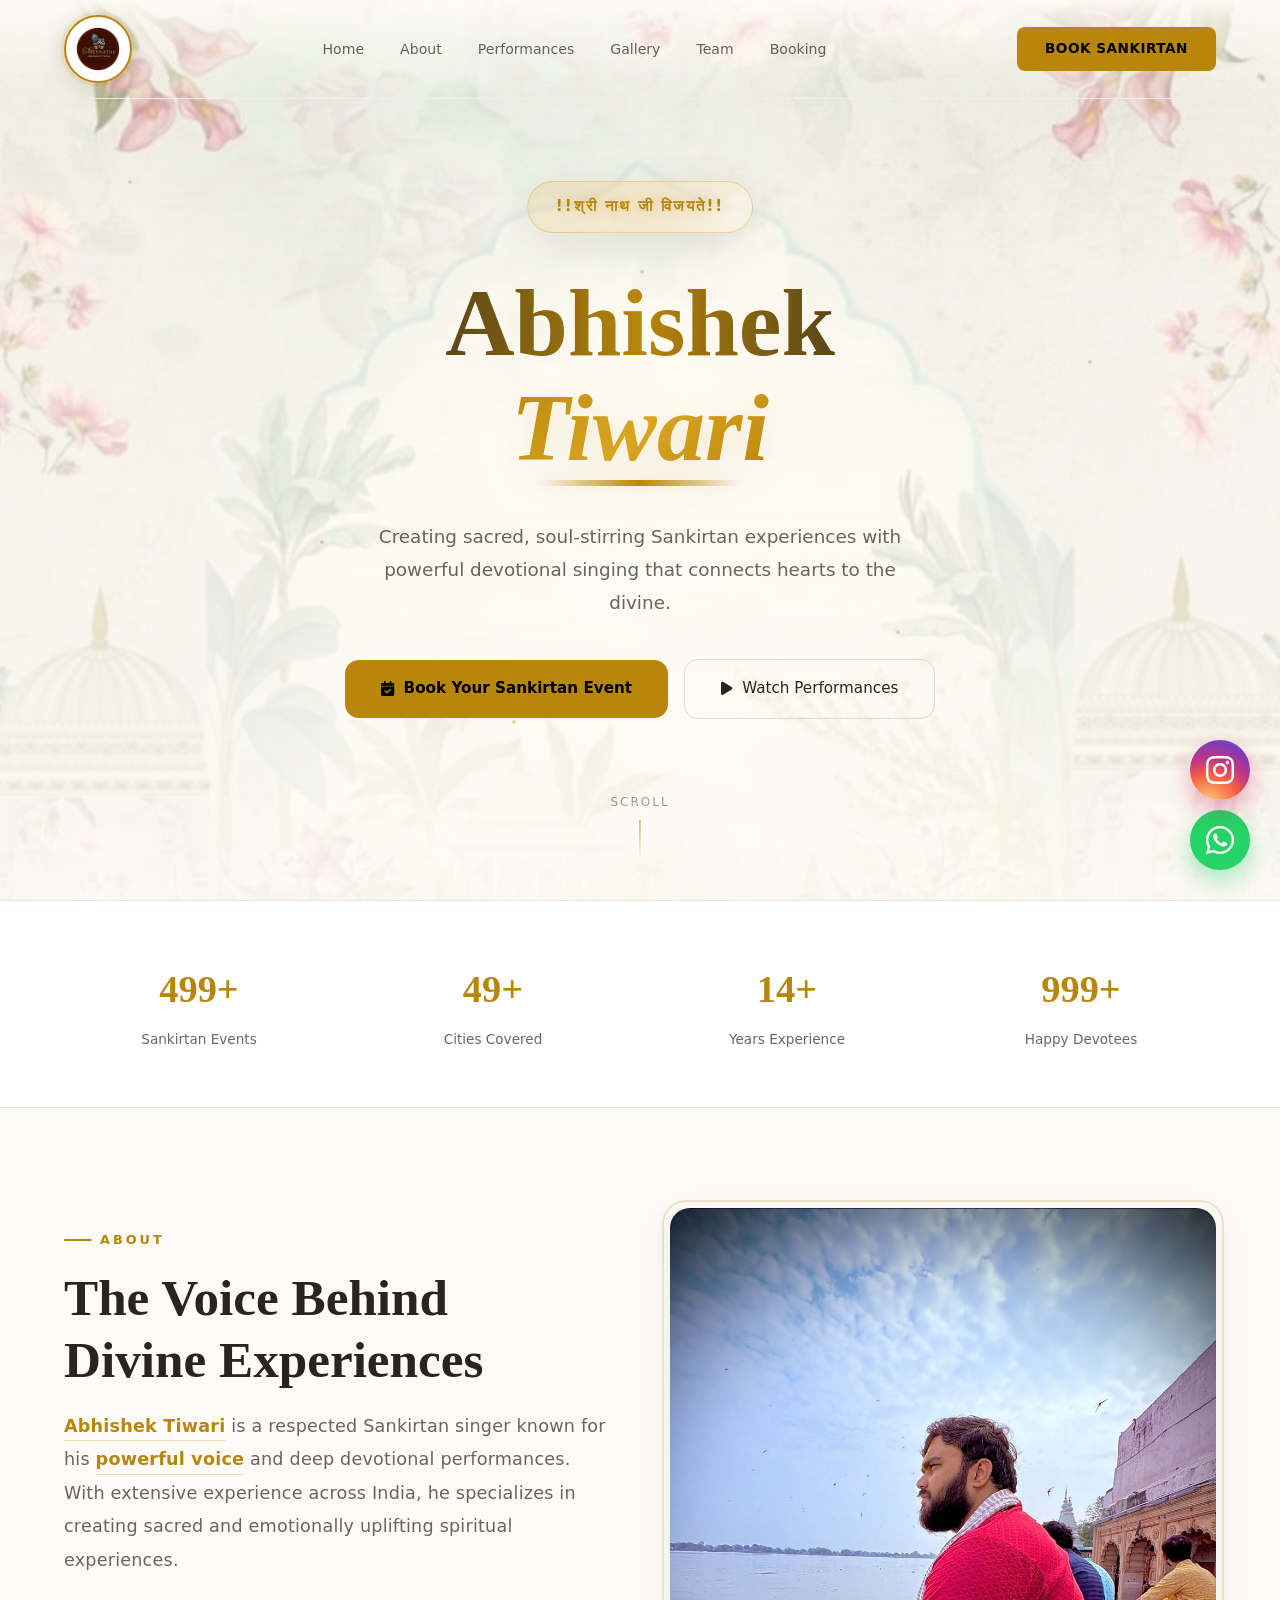
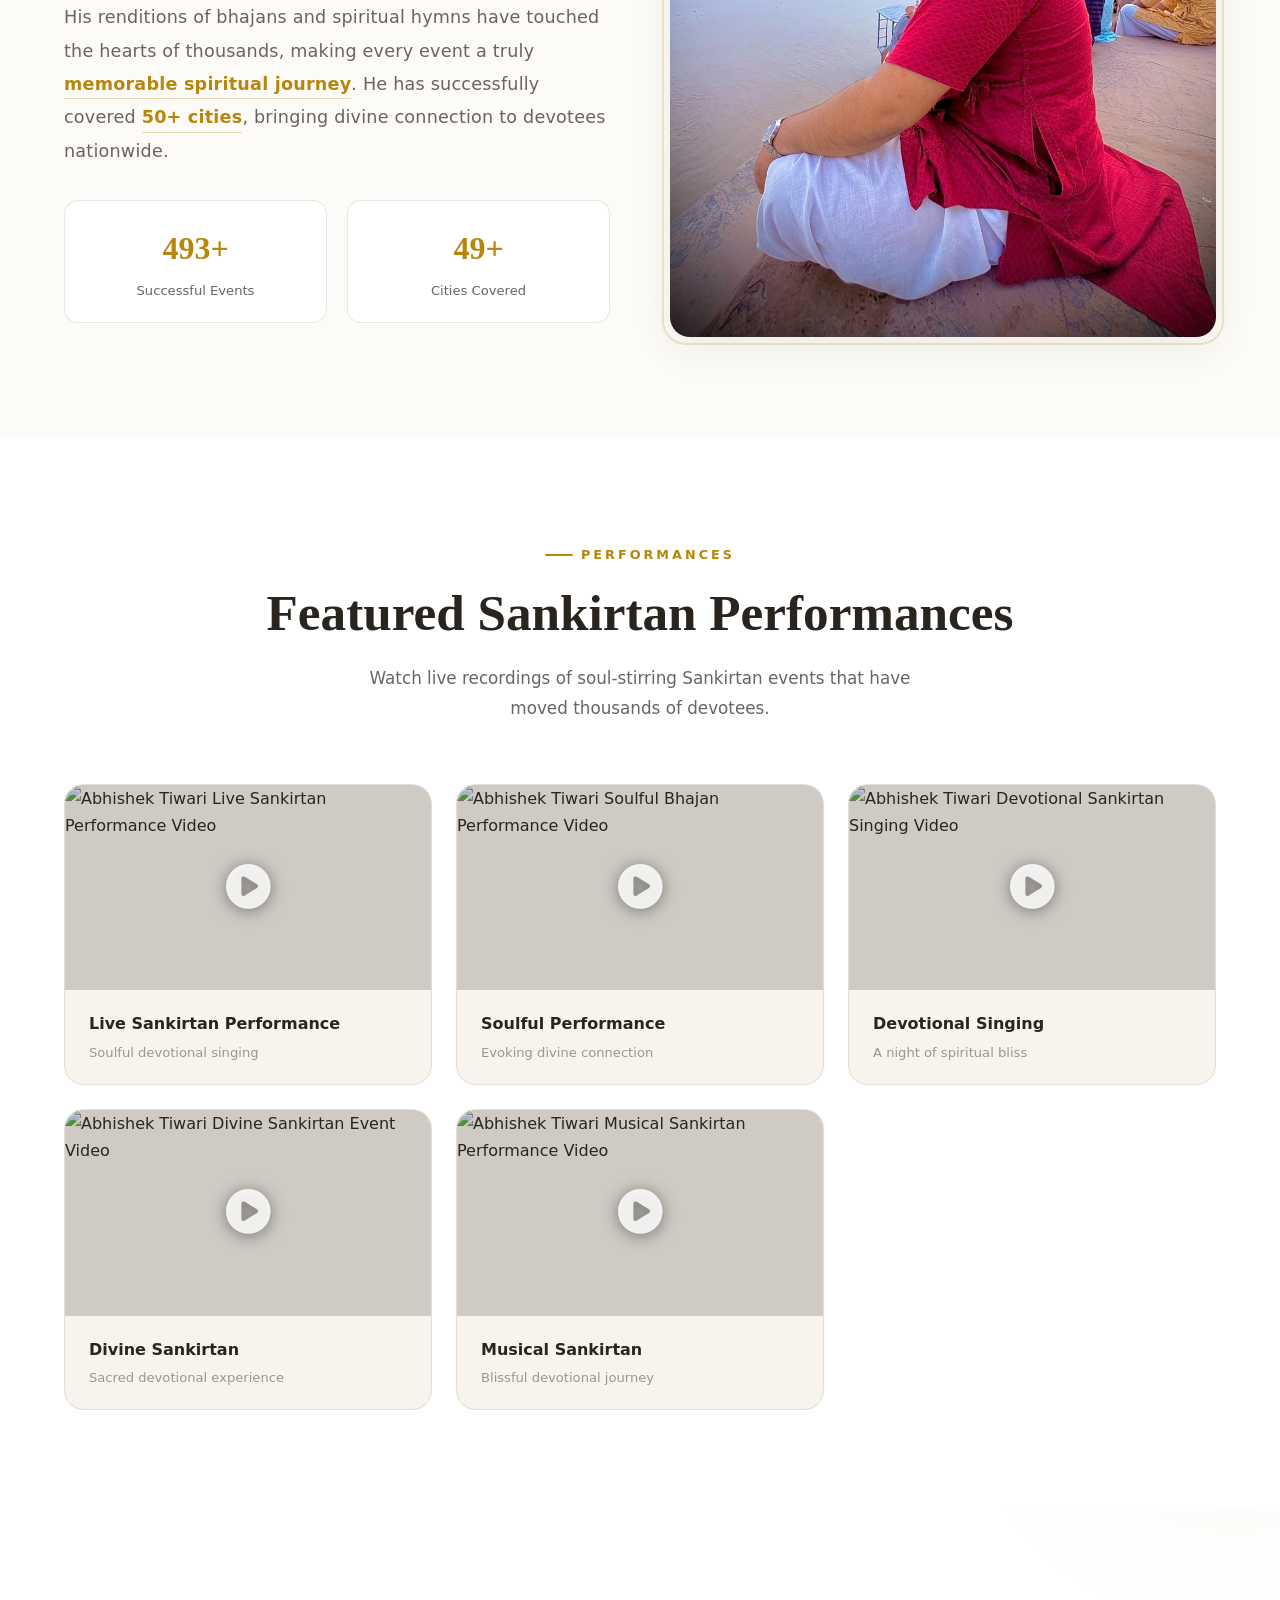
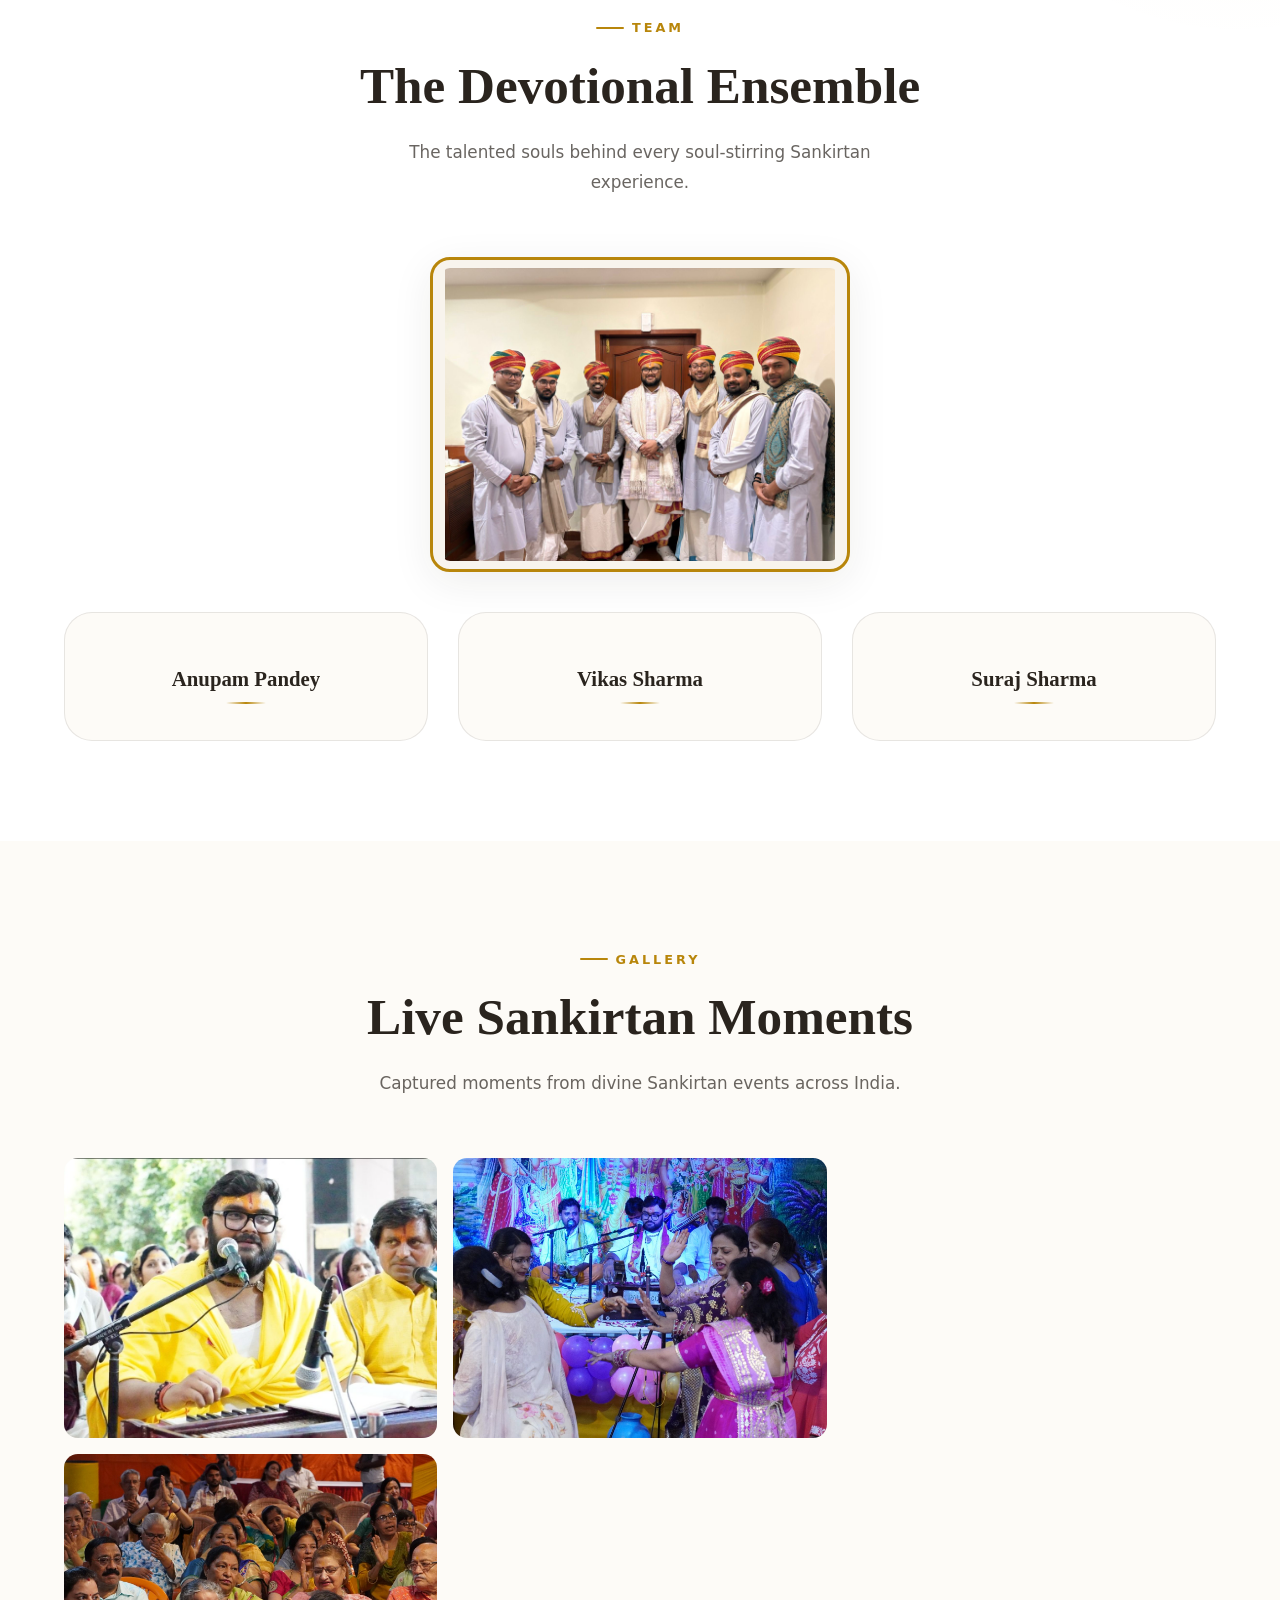
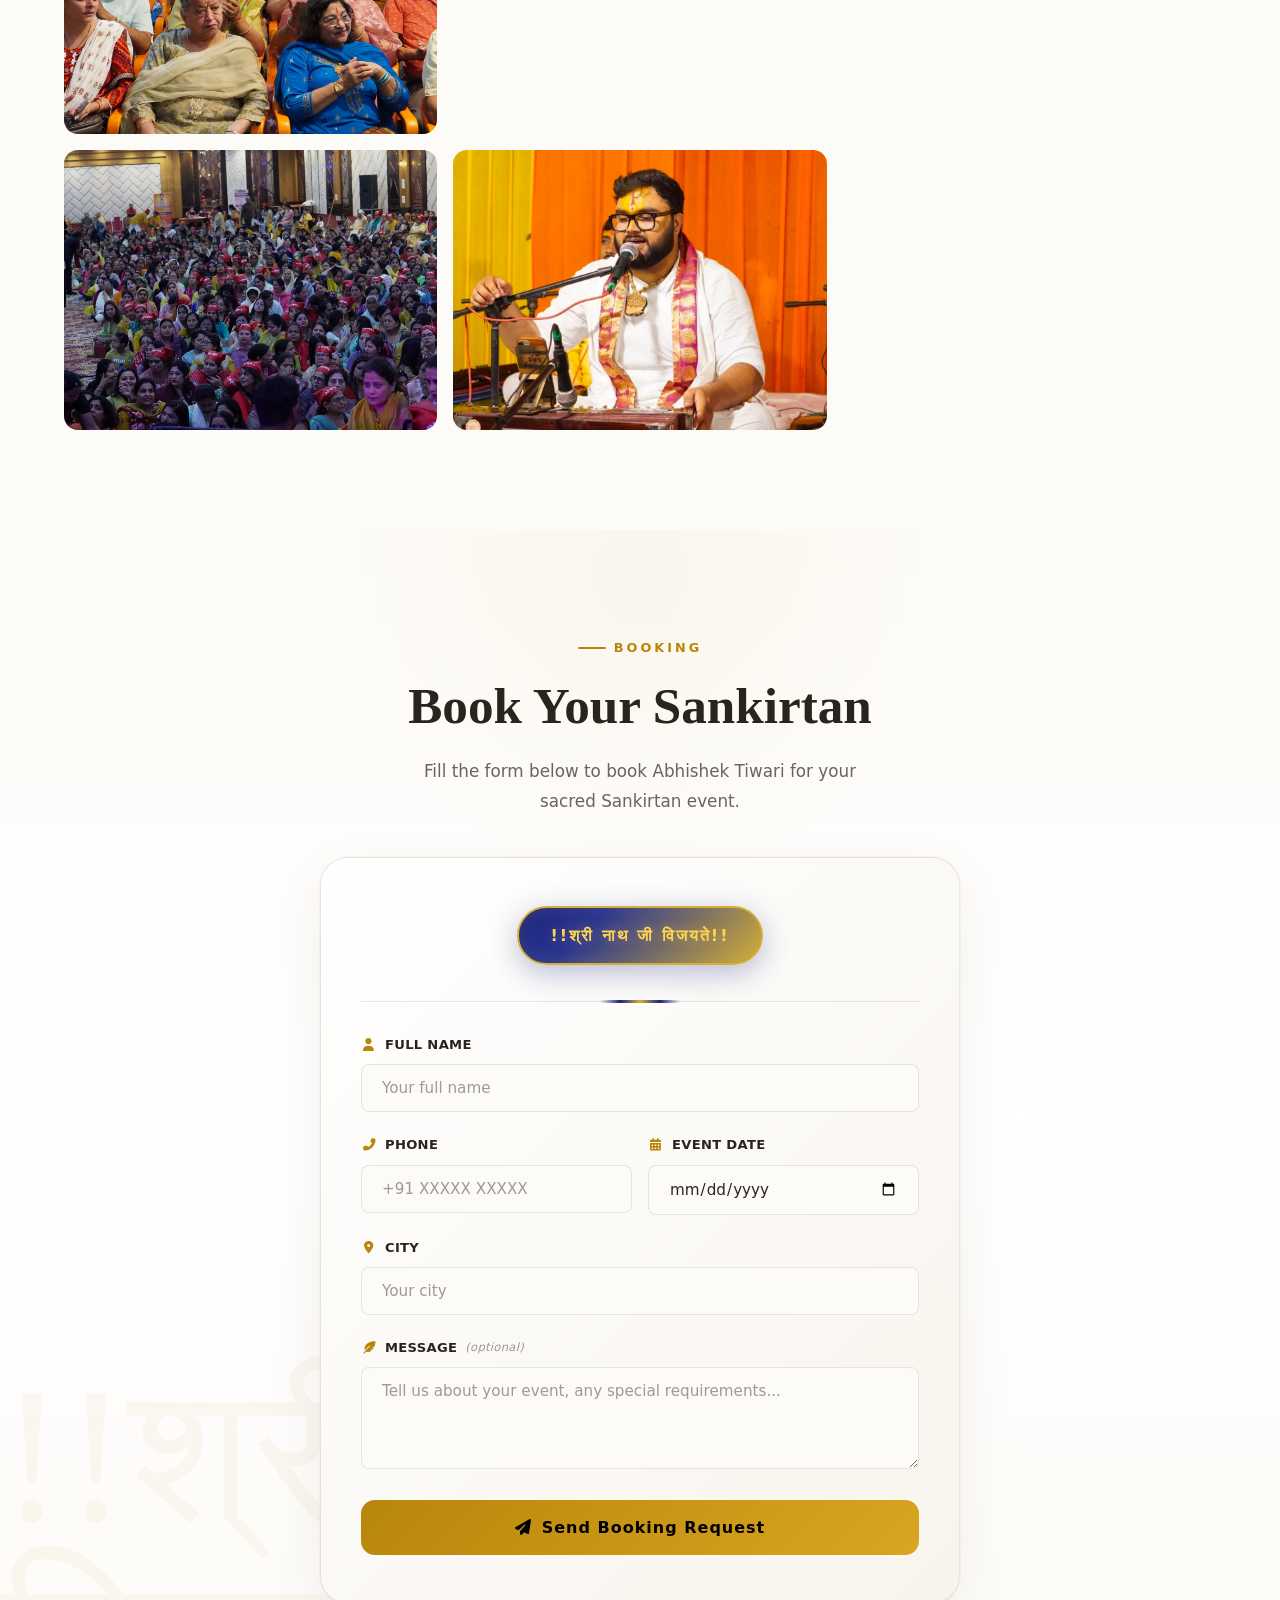
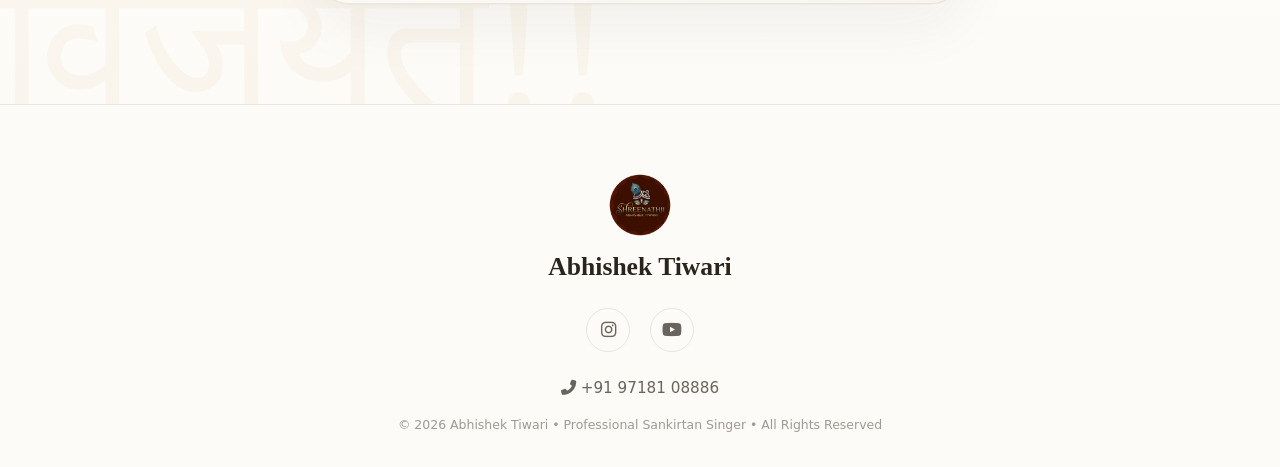
==== commit 8e6223a6: "Add Google Search Console verification" ====
--- a/index.html
+++ b/index.html
@@ -47,8 +47,8 @@
     <!-- Sitemap & Robots -->
     <link rel="sitemap" type="application/xml" title="Sitemap" href="/sitemap.xml">
 
-    <!-- Google Site Verification (replace with your code) -->
-    <meta name="google-site-verification" content="YOUR_GOOGLE_VERIFICATION_CODE">
+    <!-- Google Site Verification -->
+    <meta name="google-site-verification" content="fZLR7jukq8pl6XjU3xjOii89shsAexDZrdBYkMAydUs" />
 
     <!-- Preconnect & DNS-Prefetch (Performance) -->
     <link rel="preconnect" href="https://fonts.googleapis.com">
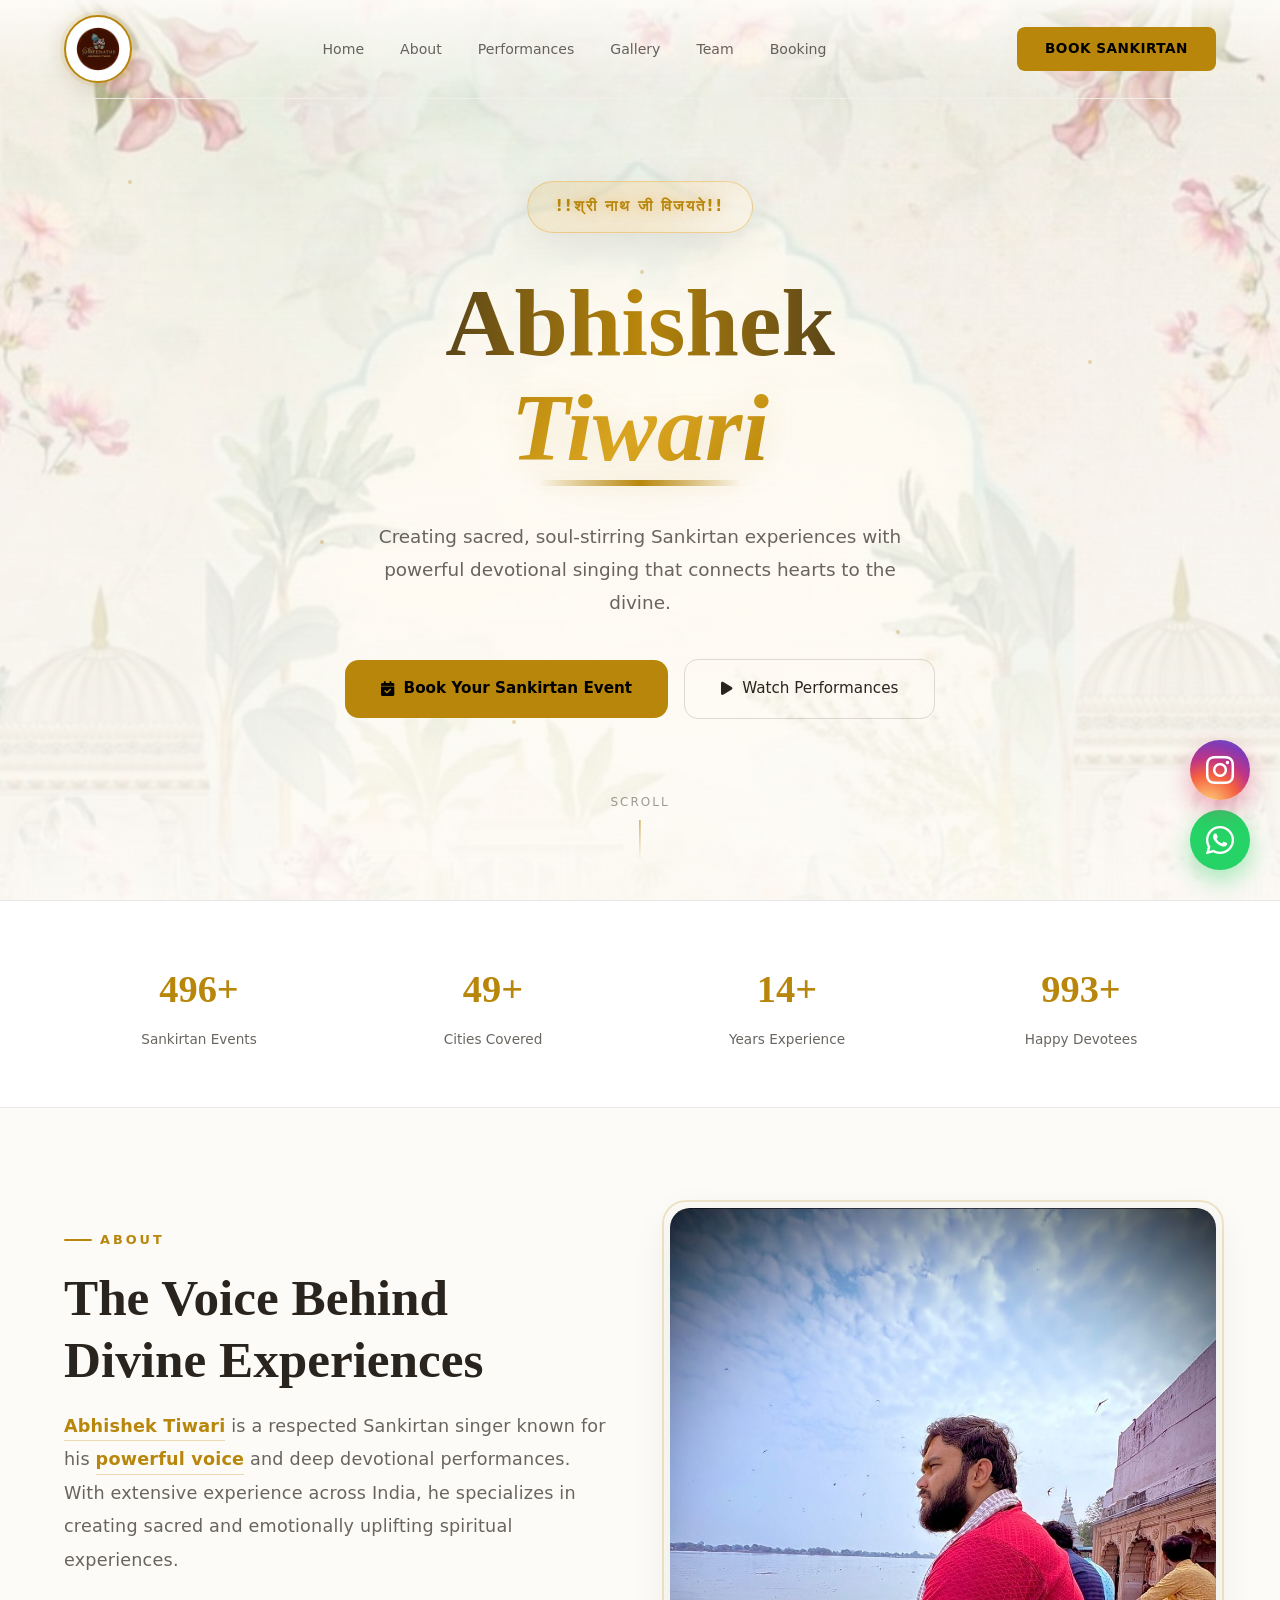
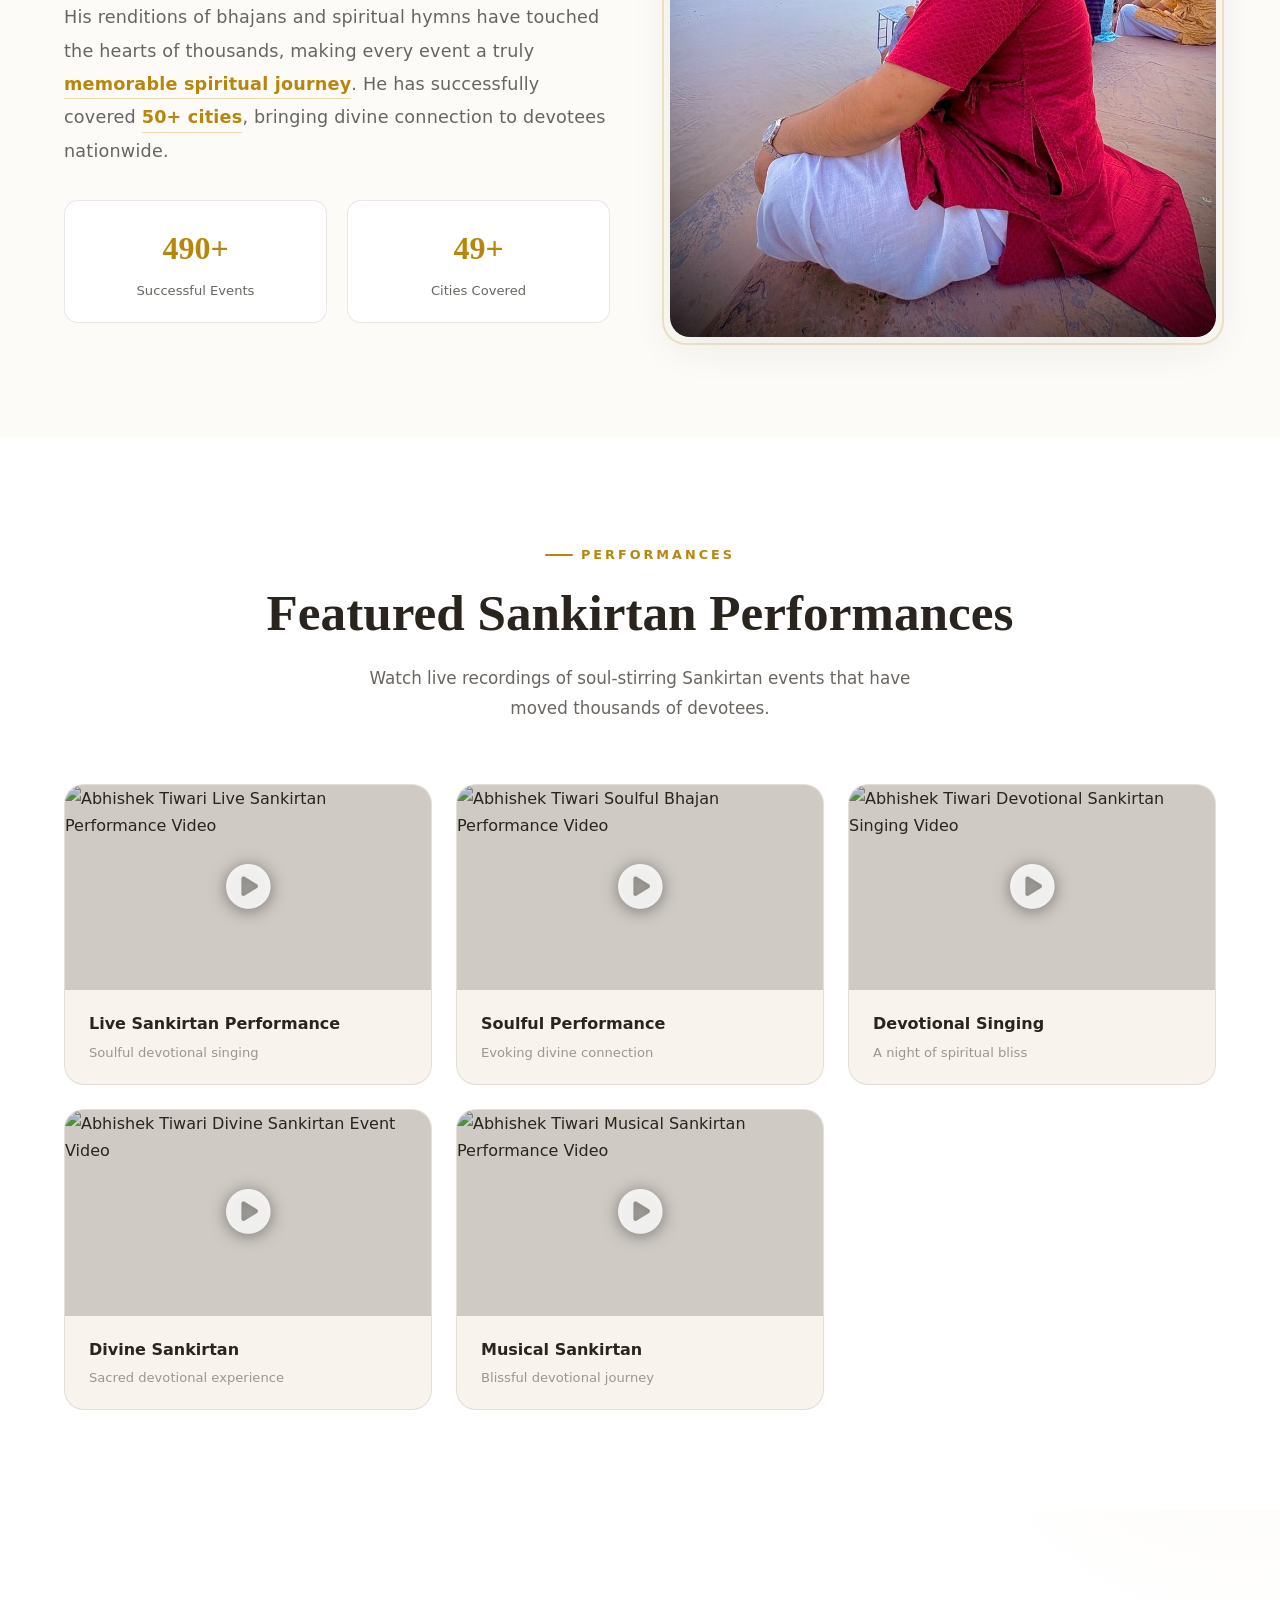
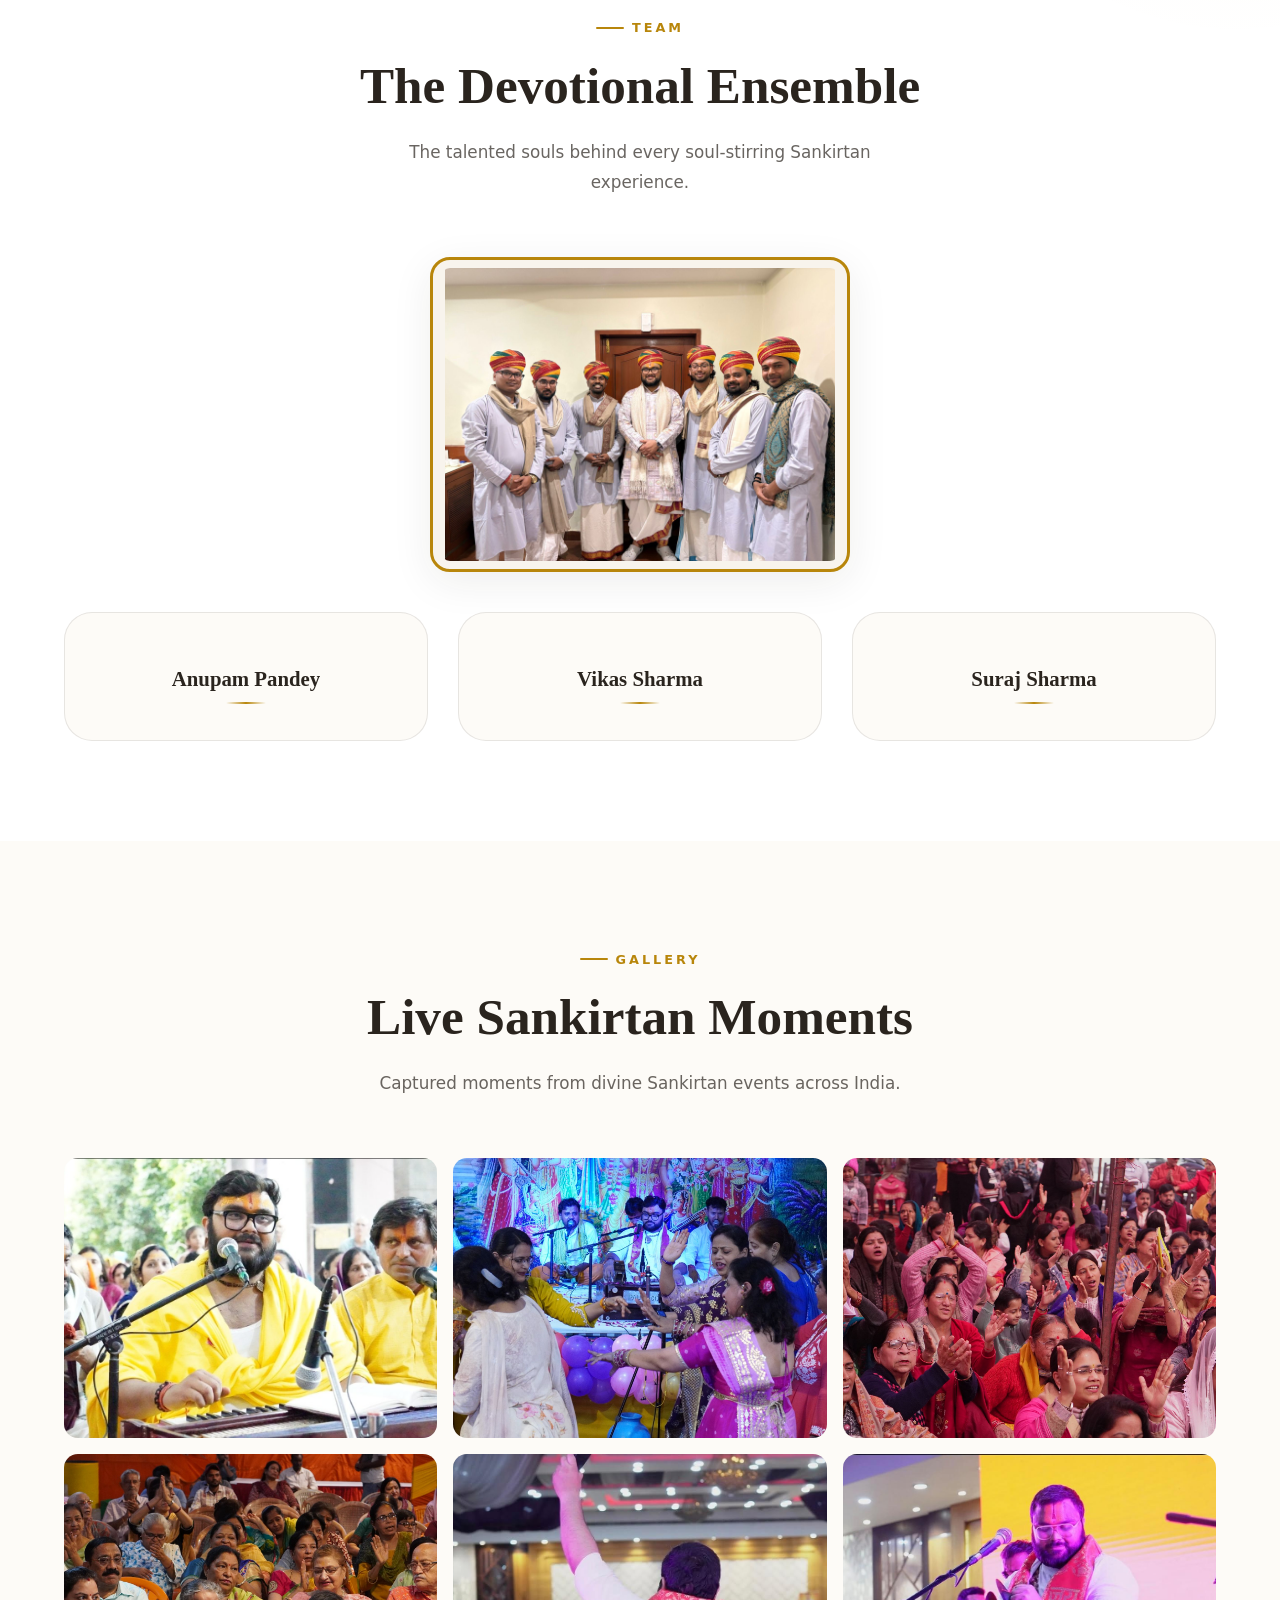
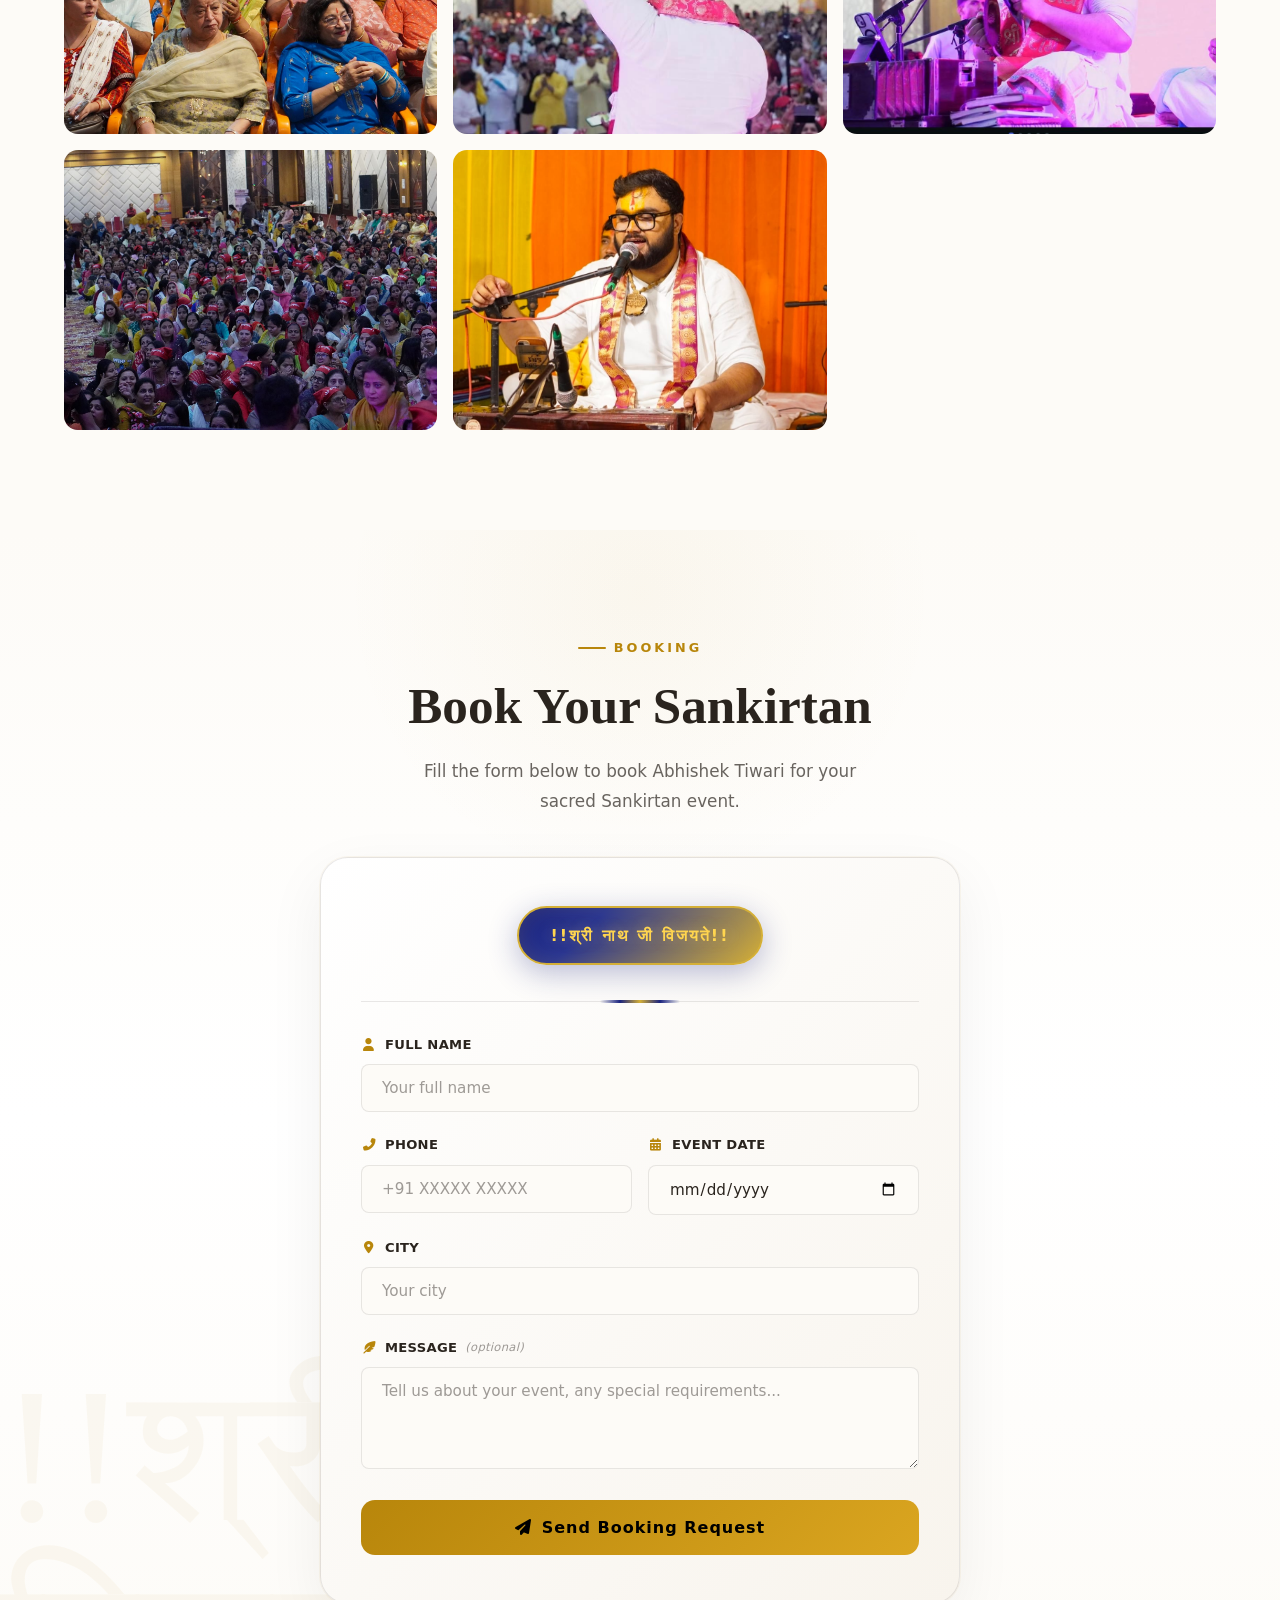
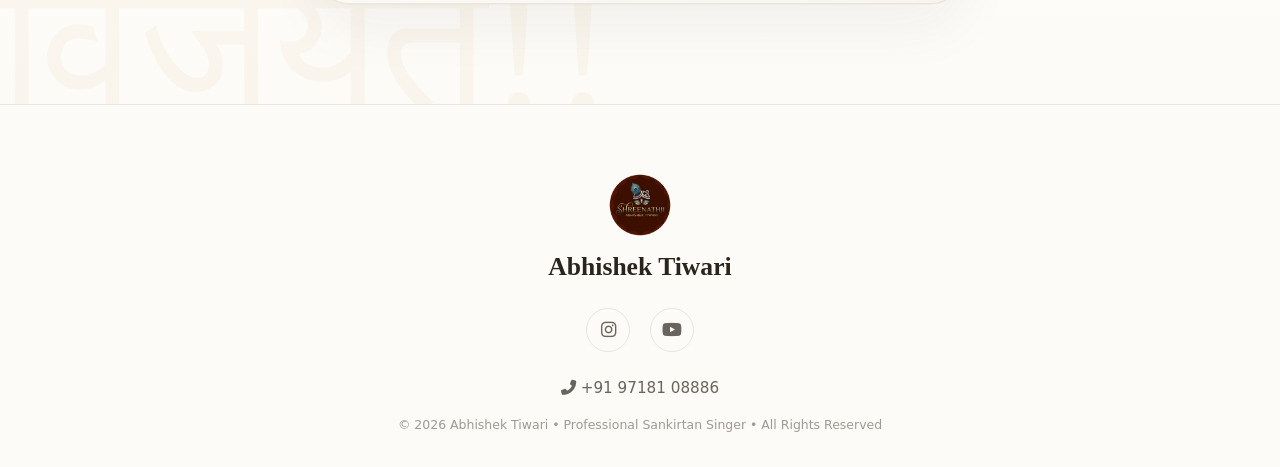
==== commit 1b37cc6b: "Add sitemap.xml, robots.txt, fix sitemap path" ====
--- a/index.html
+++ b/index.html
@@ -45,7 +45,7 @@
     <meta name="geo.placename" content="India">
 
     <!-- Sitemap & Robots -->
-    <link rel="sitemap" type="application/xml" title="Sitemap" href="/sitemap.xml">
+    <link rel="sitemap" type="application/xml" title="Sitemap" href="sitemap.xml">
 
     <!-- Google Site Verification -->
     <meta name="google-site-verification" content="fZLR7jukq8pl6XjU3xjOii89shsAexDZrdBYkMAydUs" />
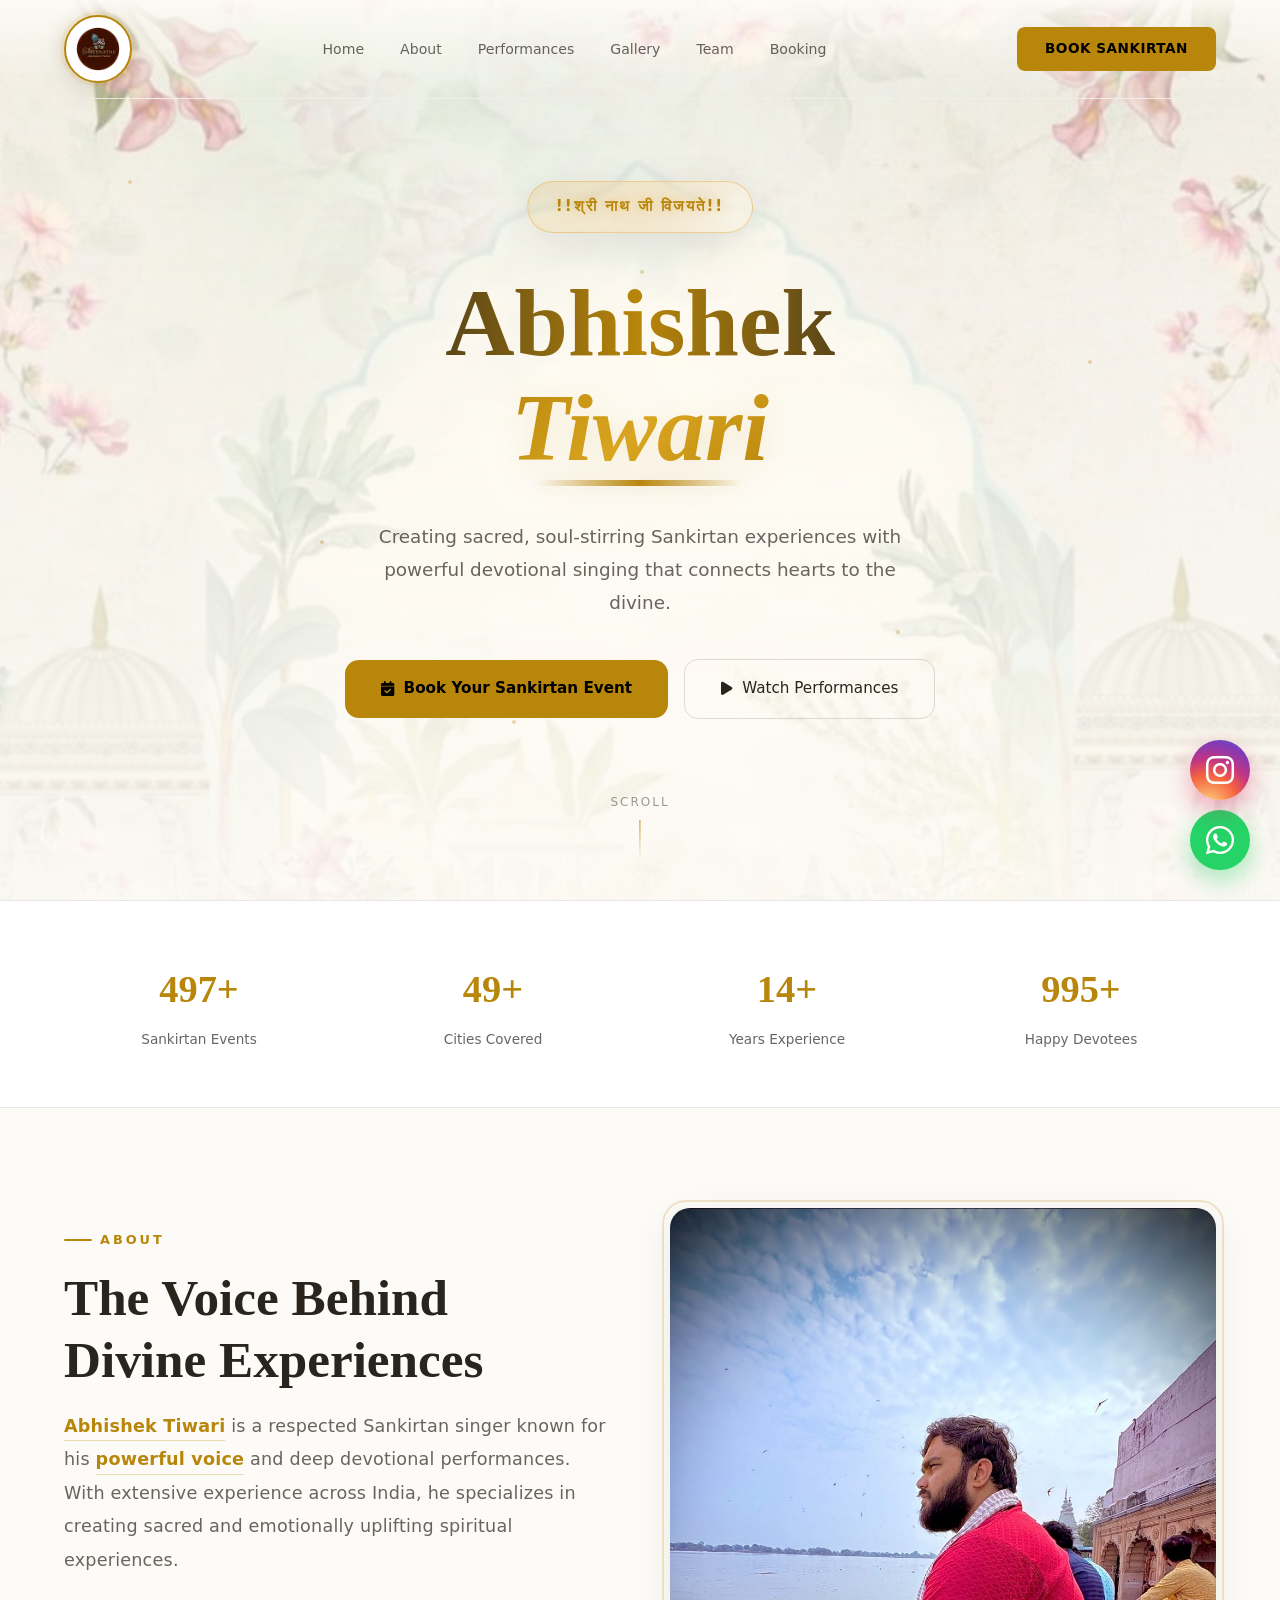
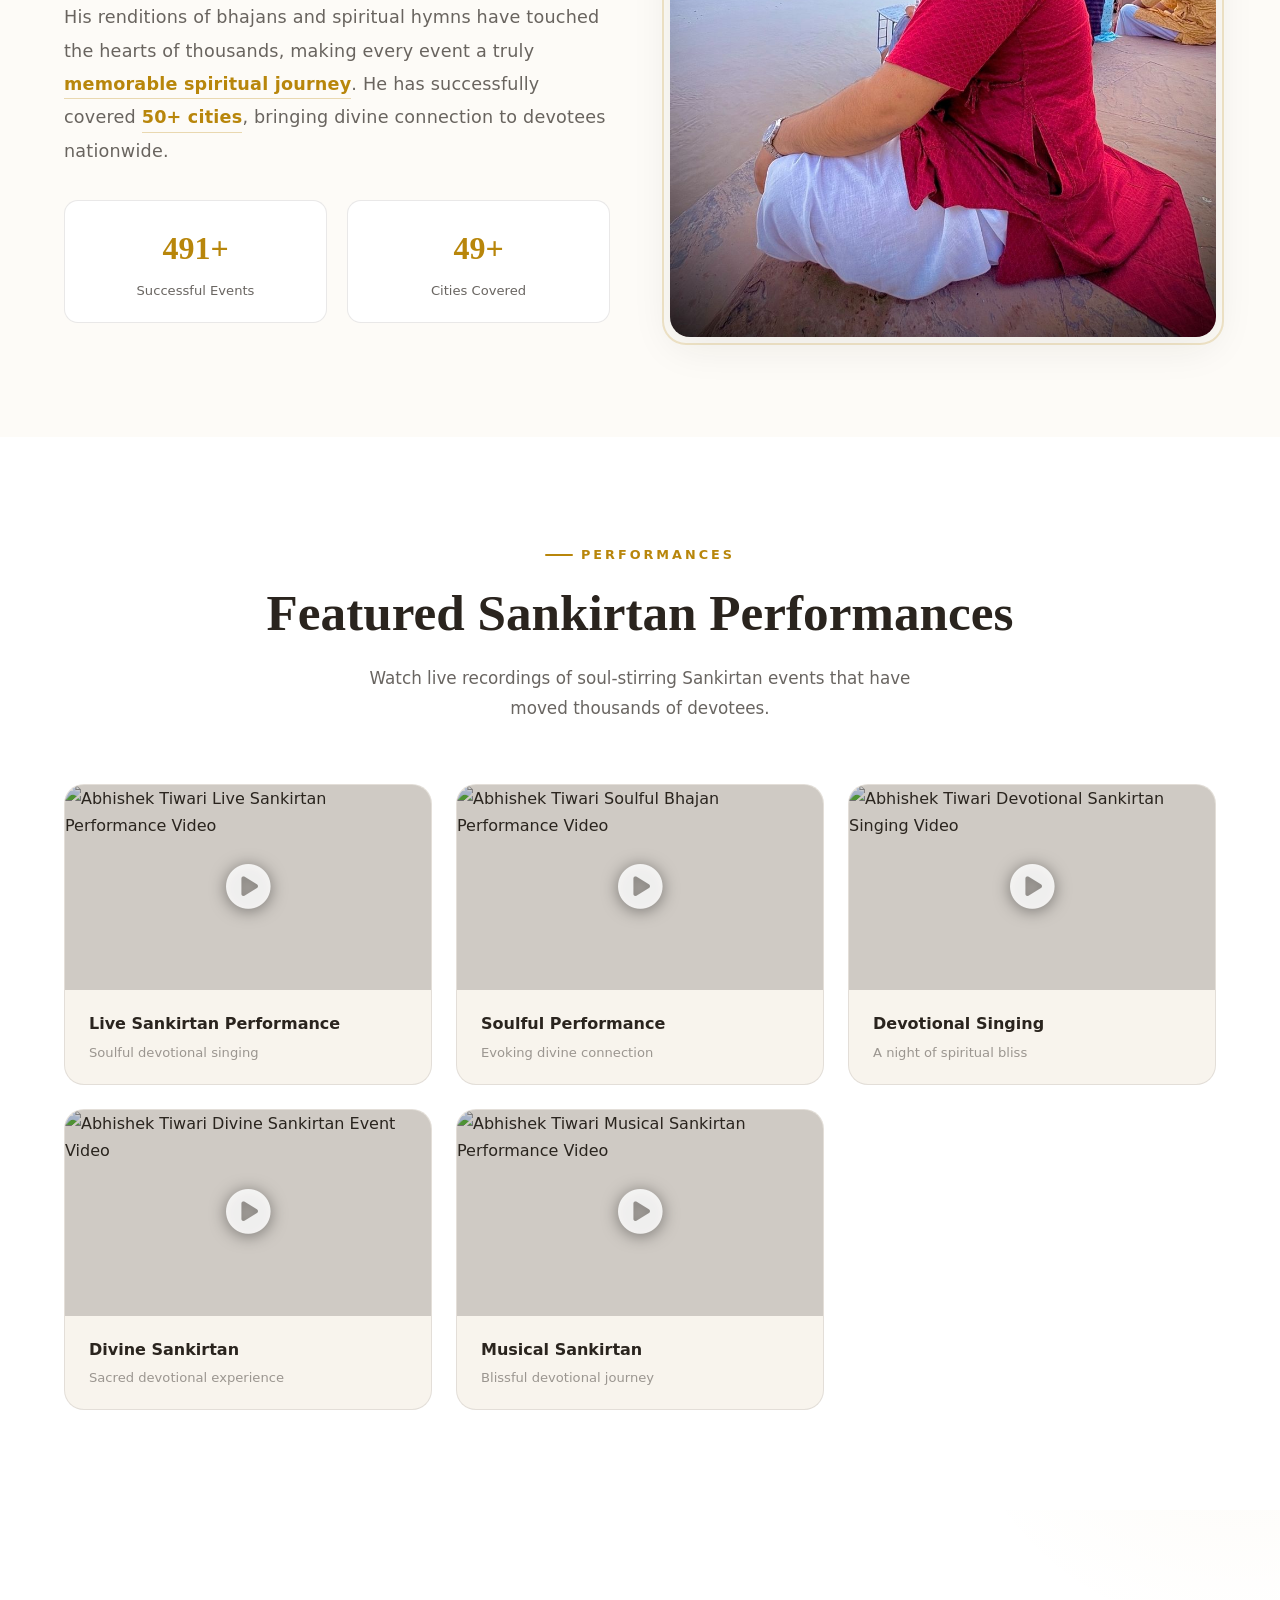
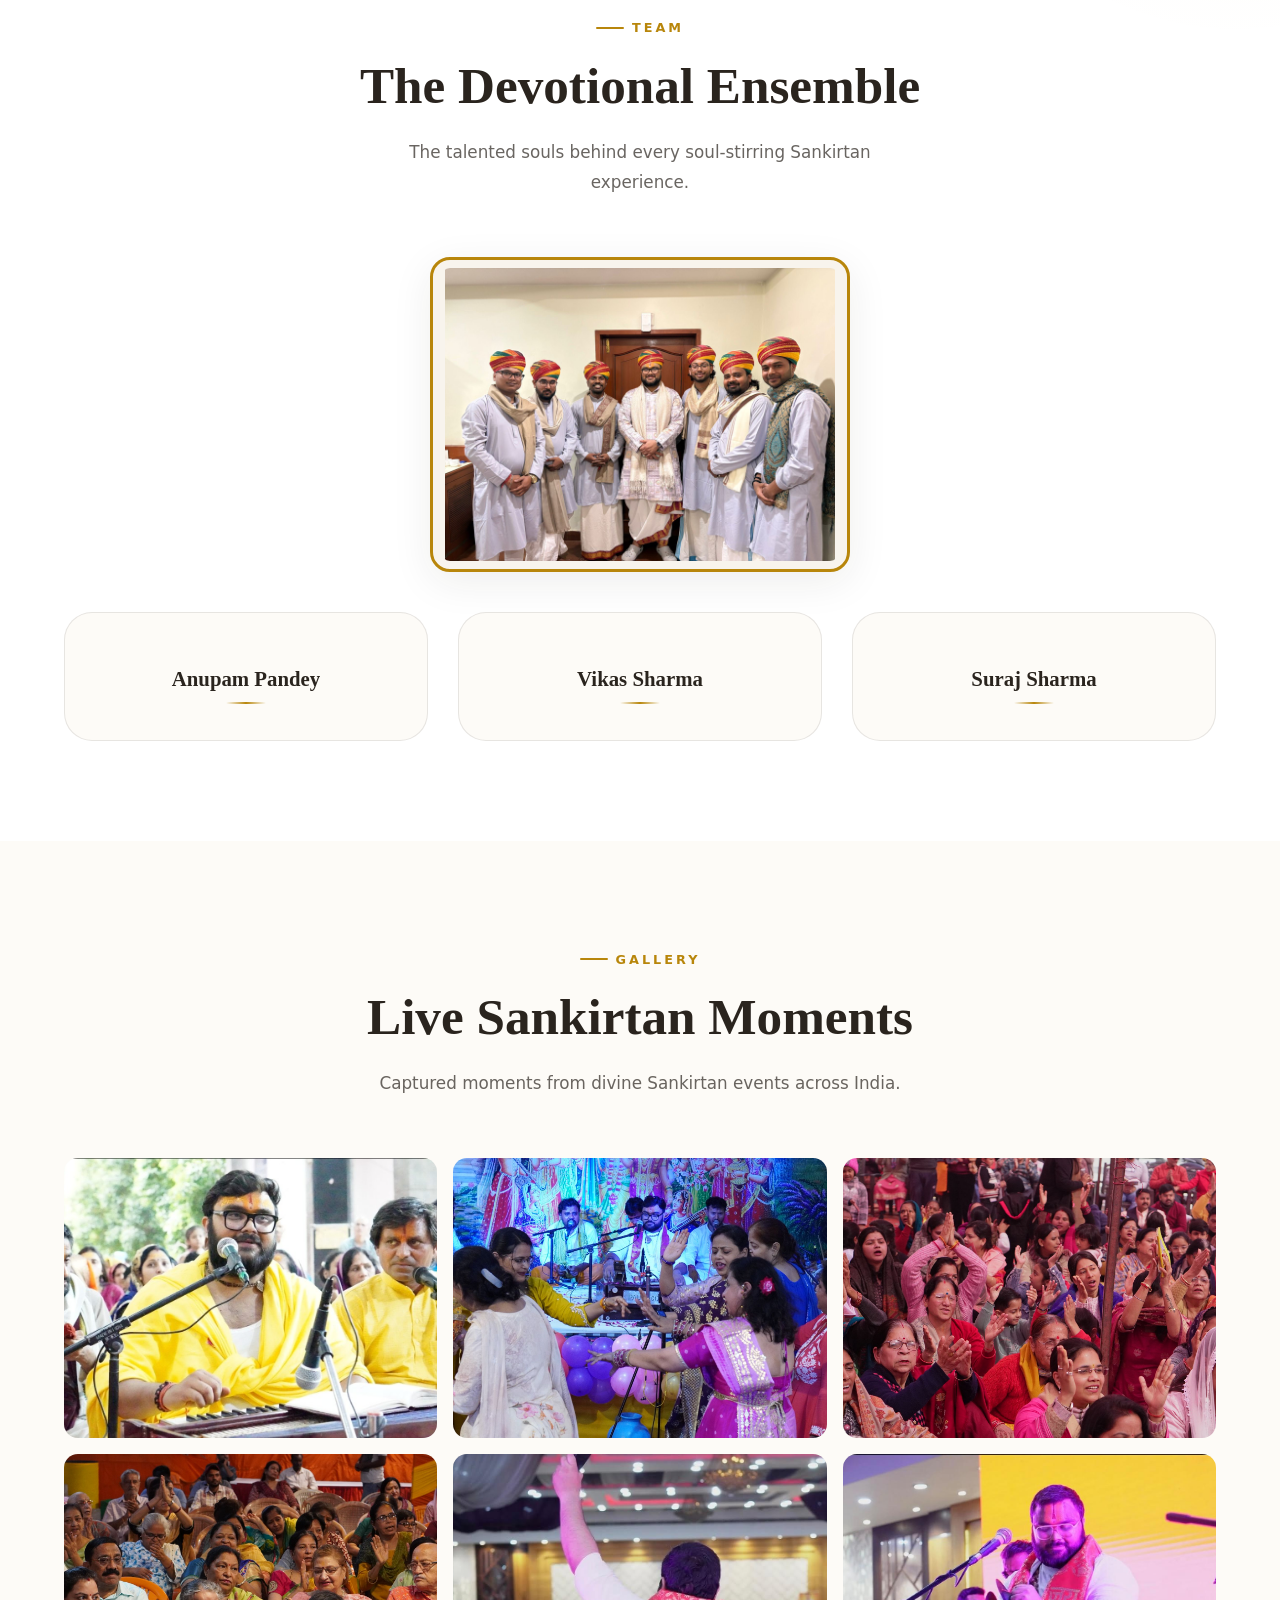
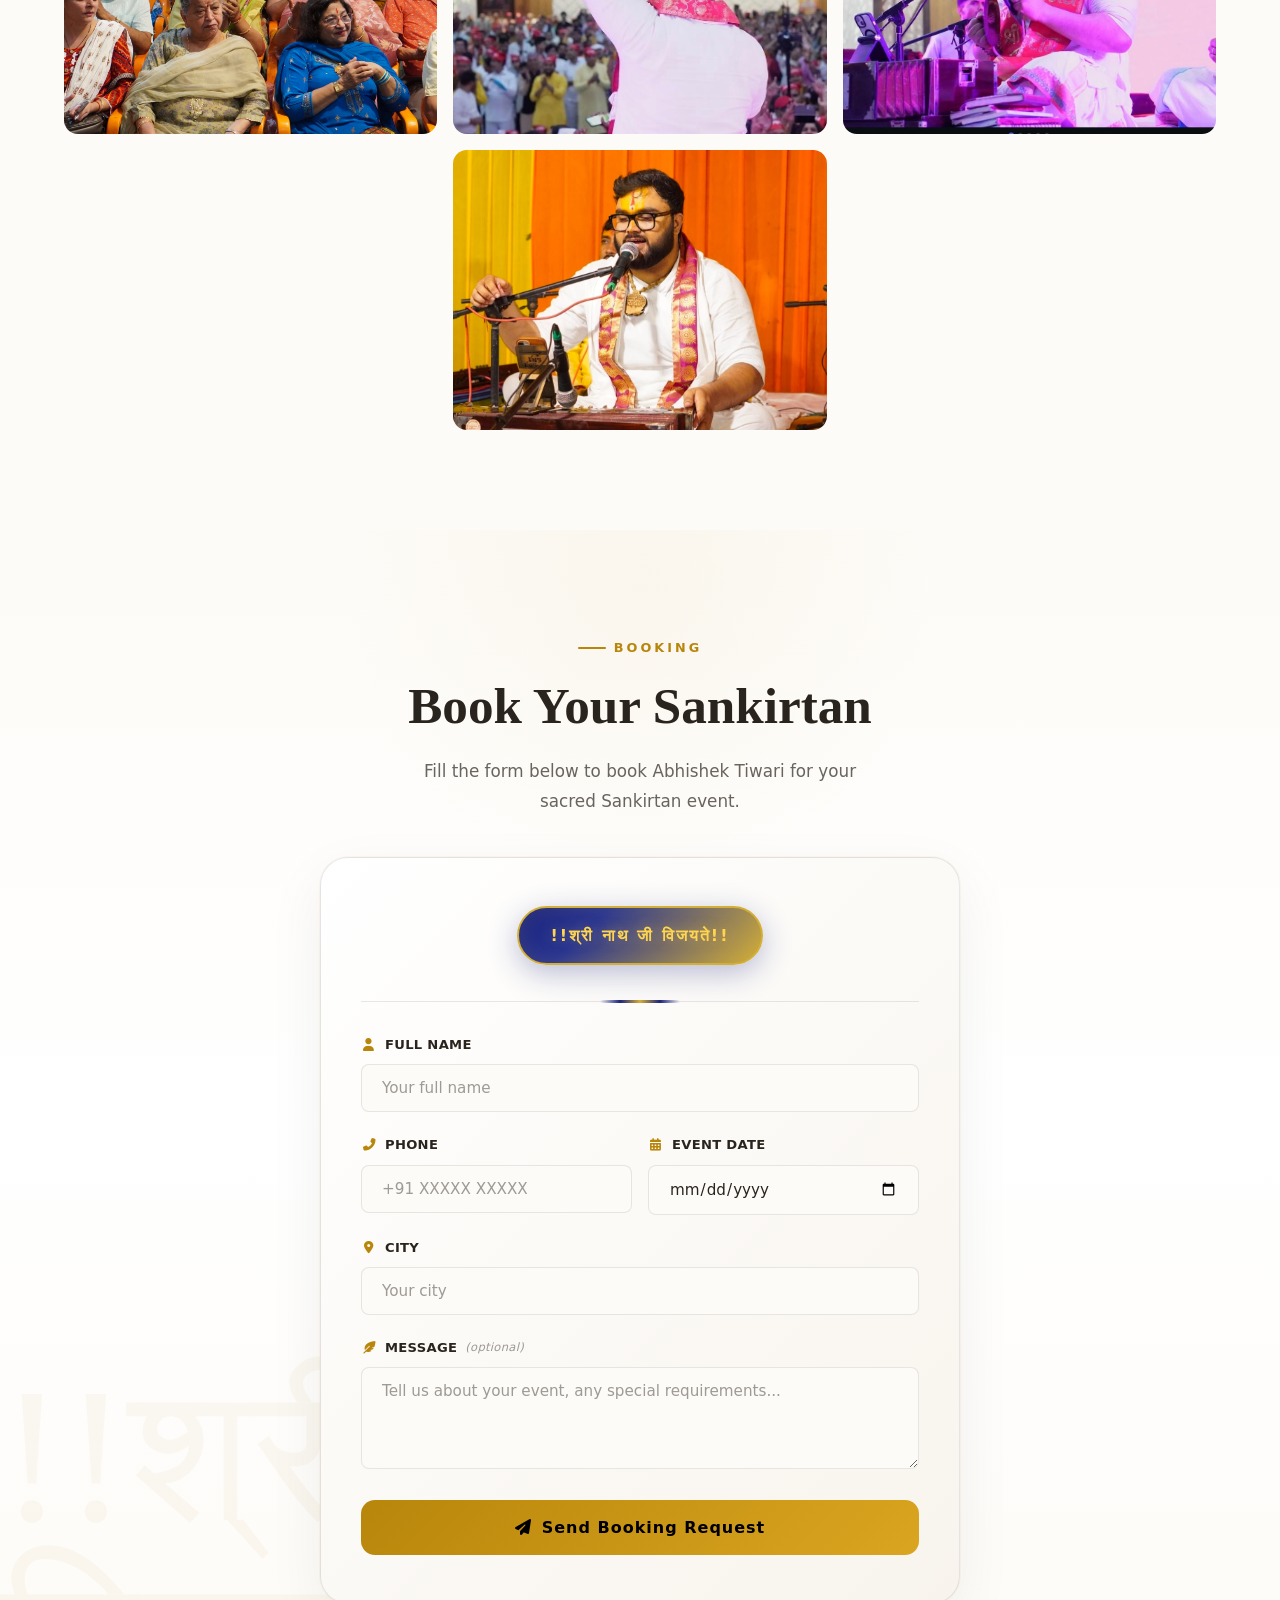
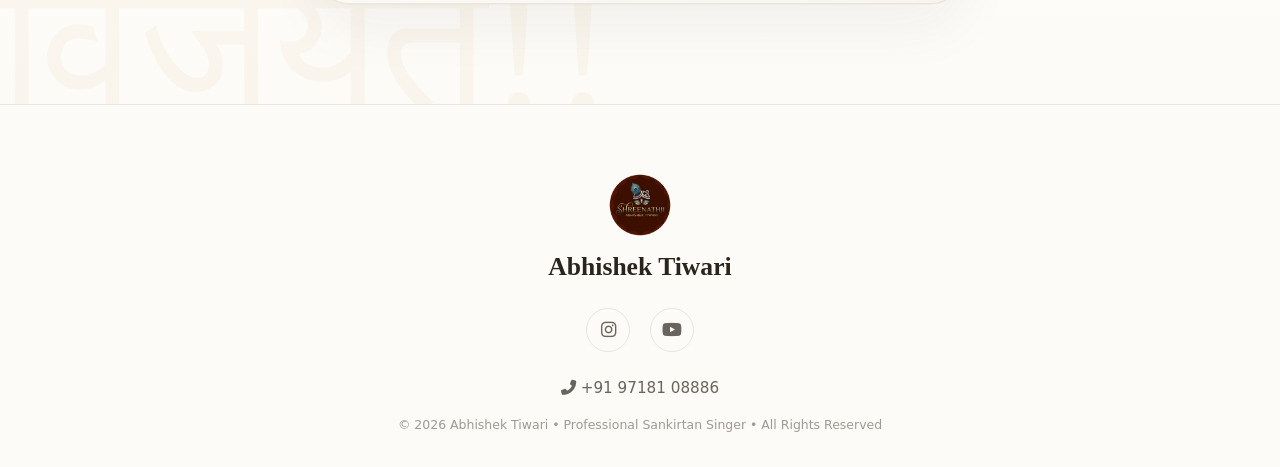
==== commit 49e308b0: "Fix canonical URL to GitHub Pages" ====
--- a/index.html
+++ b/index.html
@@ -12,7 +12,7 @@
     <meta name="keywords" content="Abhishek Tiwari, Sankirtan Singer, Bhajan Singer, Devotional Music, Spiritual Performer, Book Sankirtan, Pandit Chacha, Live Bhajans, India, Sankirtan Artist">
     <meta name="author" content="Pandit Chacha">
     <meta name="robots" content="index, follow, max-image-preview:large, max-snippet:-1, max-video-preview:-1">
-    <link rel="canonical" href="https://abishektiwari.com/">
+    <link rel="canonical" href="https://ritviktiwari032-web.github.io/abishektiwari/">
     
     <!-- Open Graph / Facebook -->
     <meta property="og:type" content="website">
